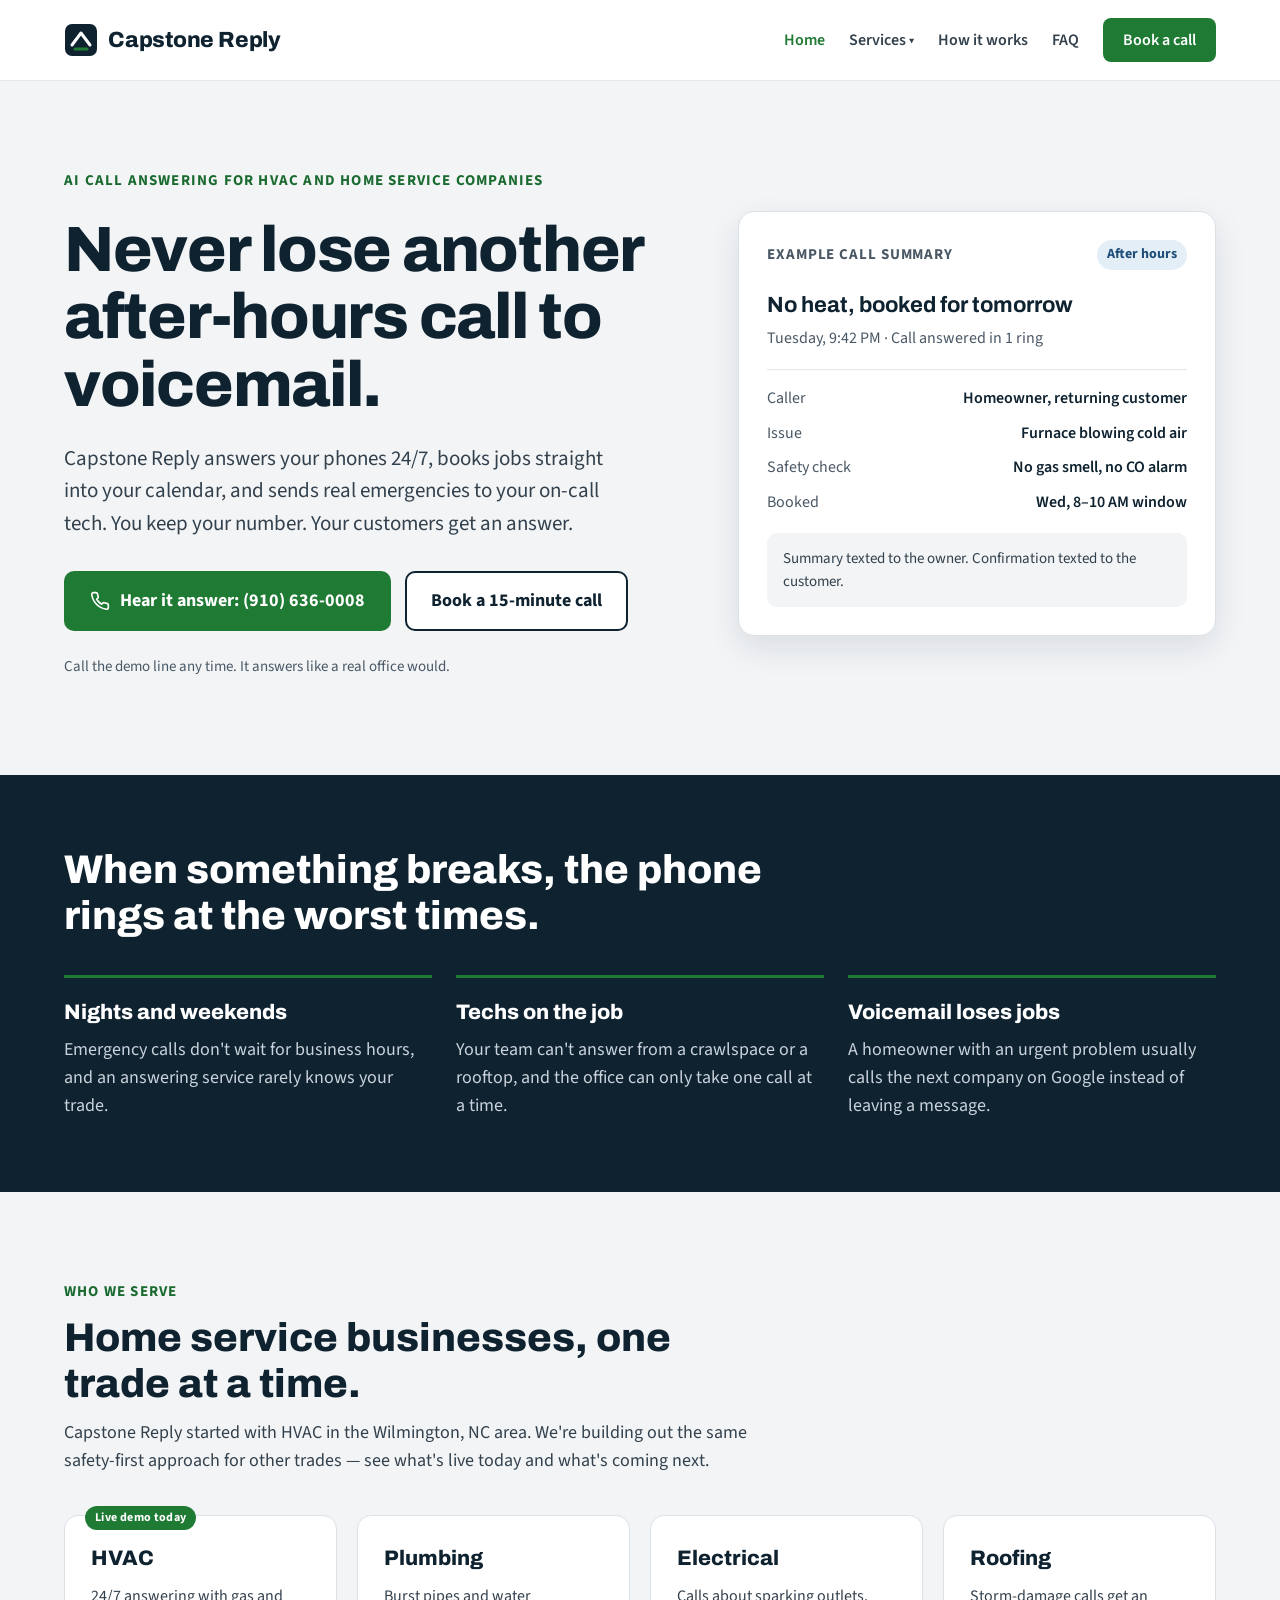
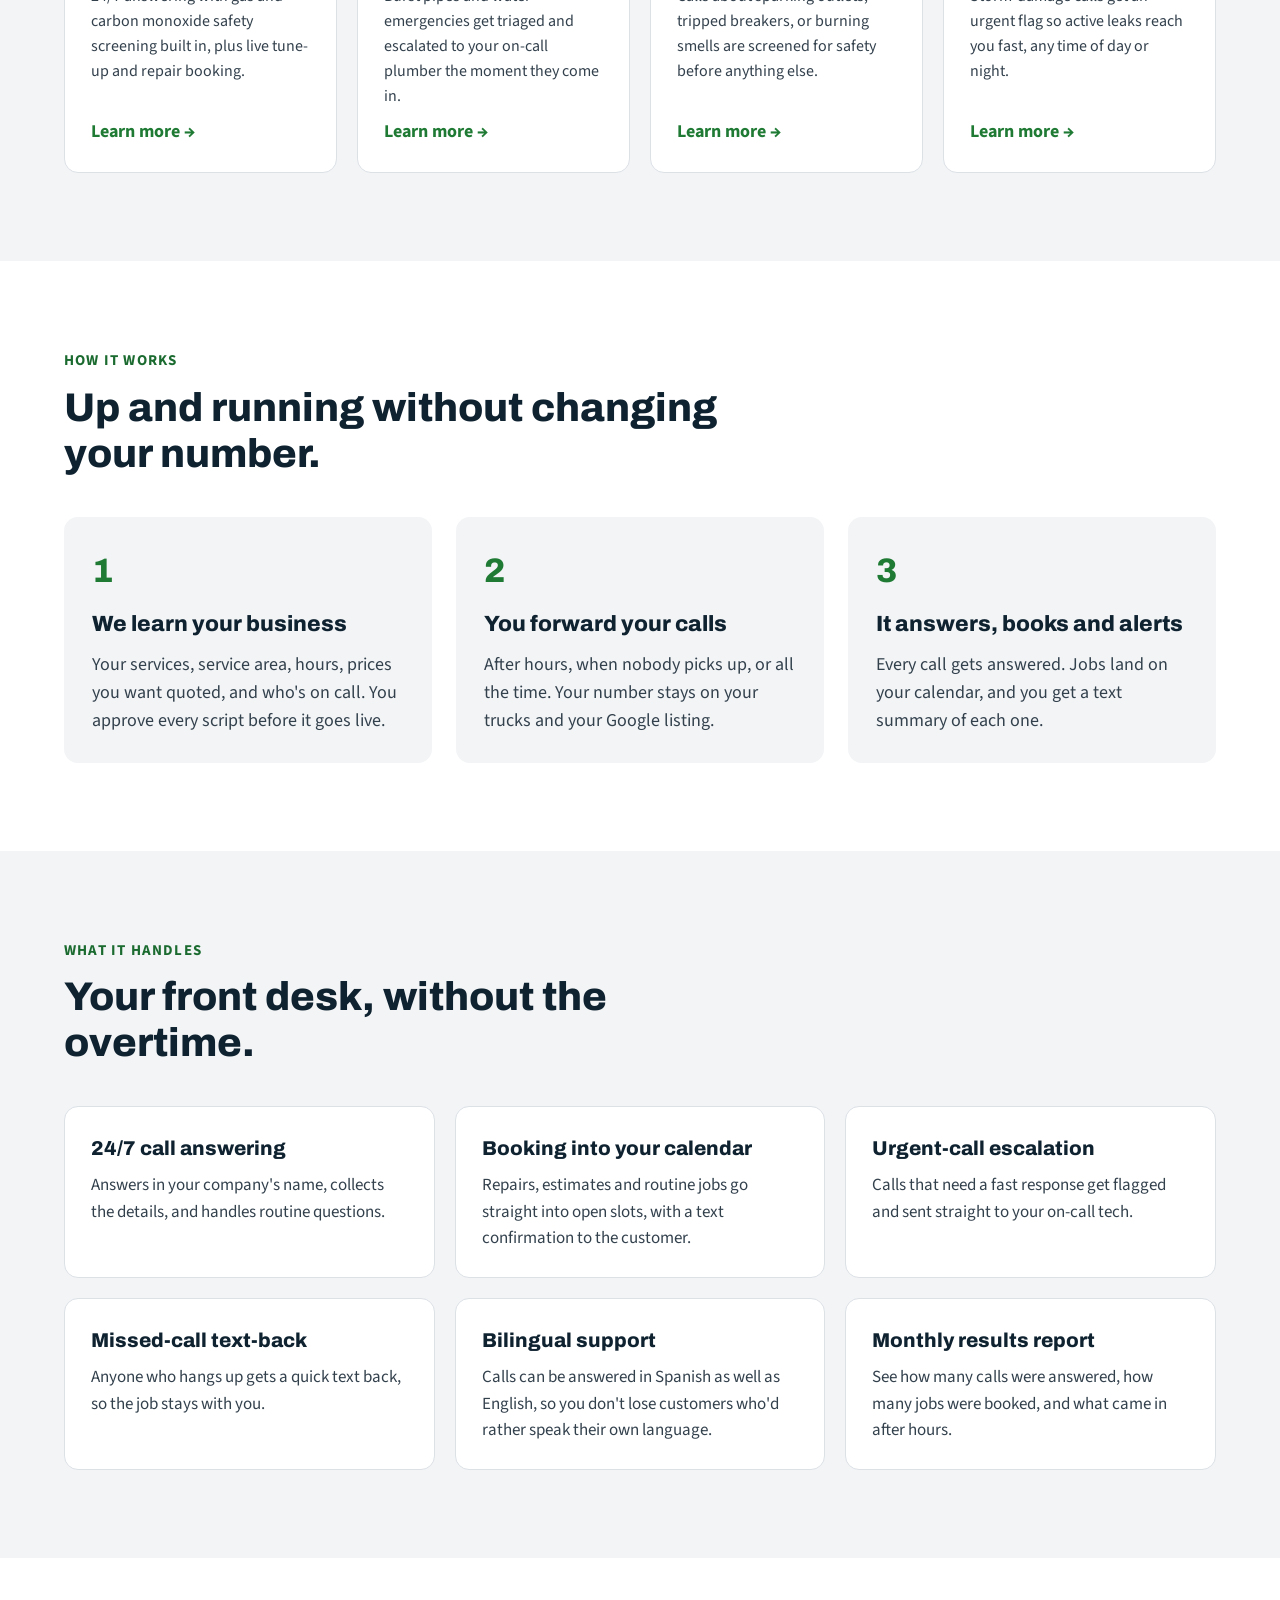
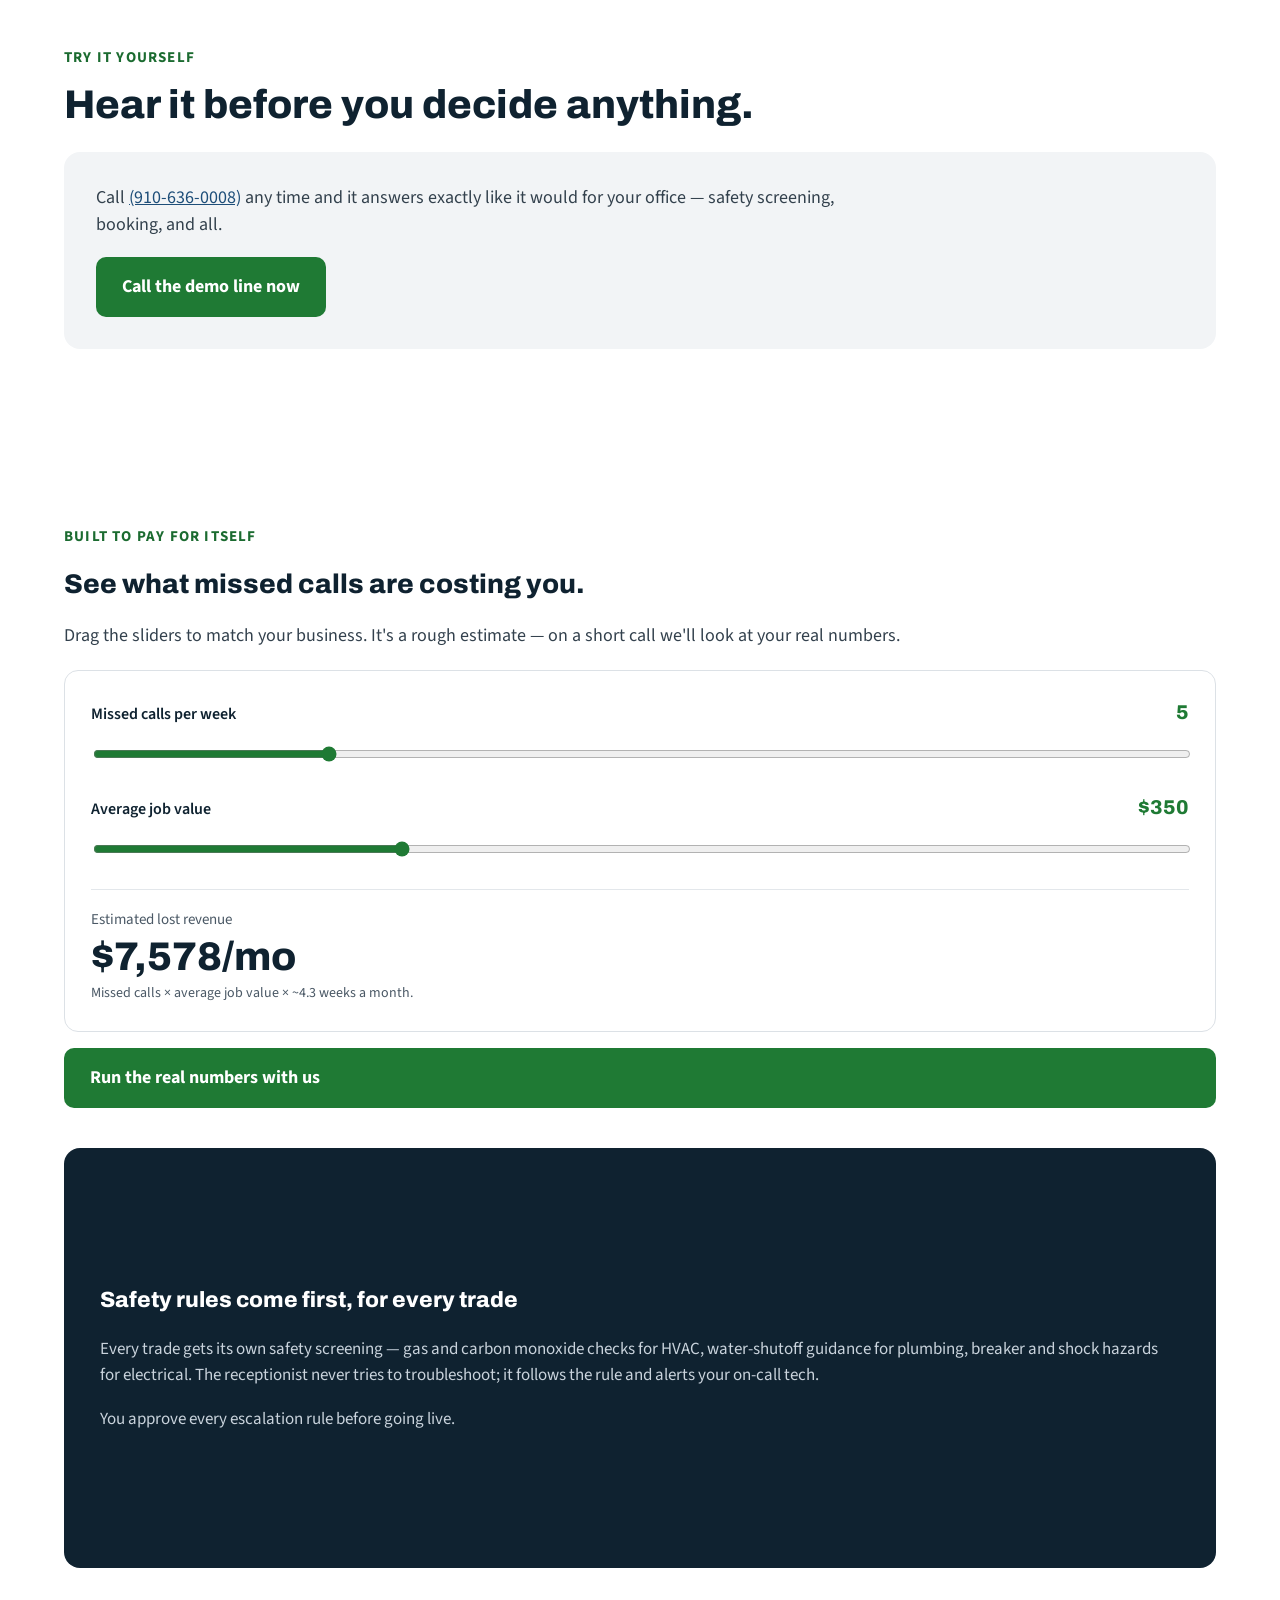
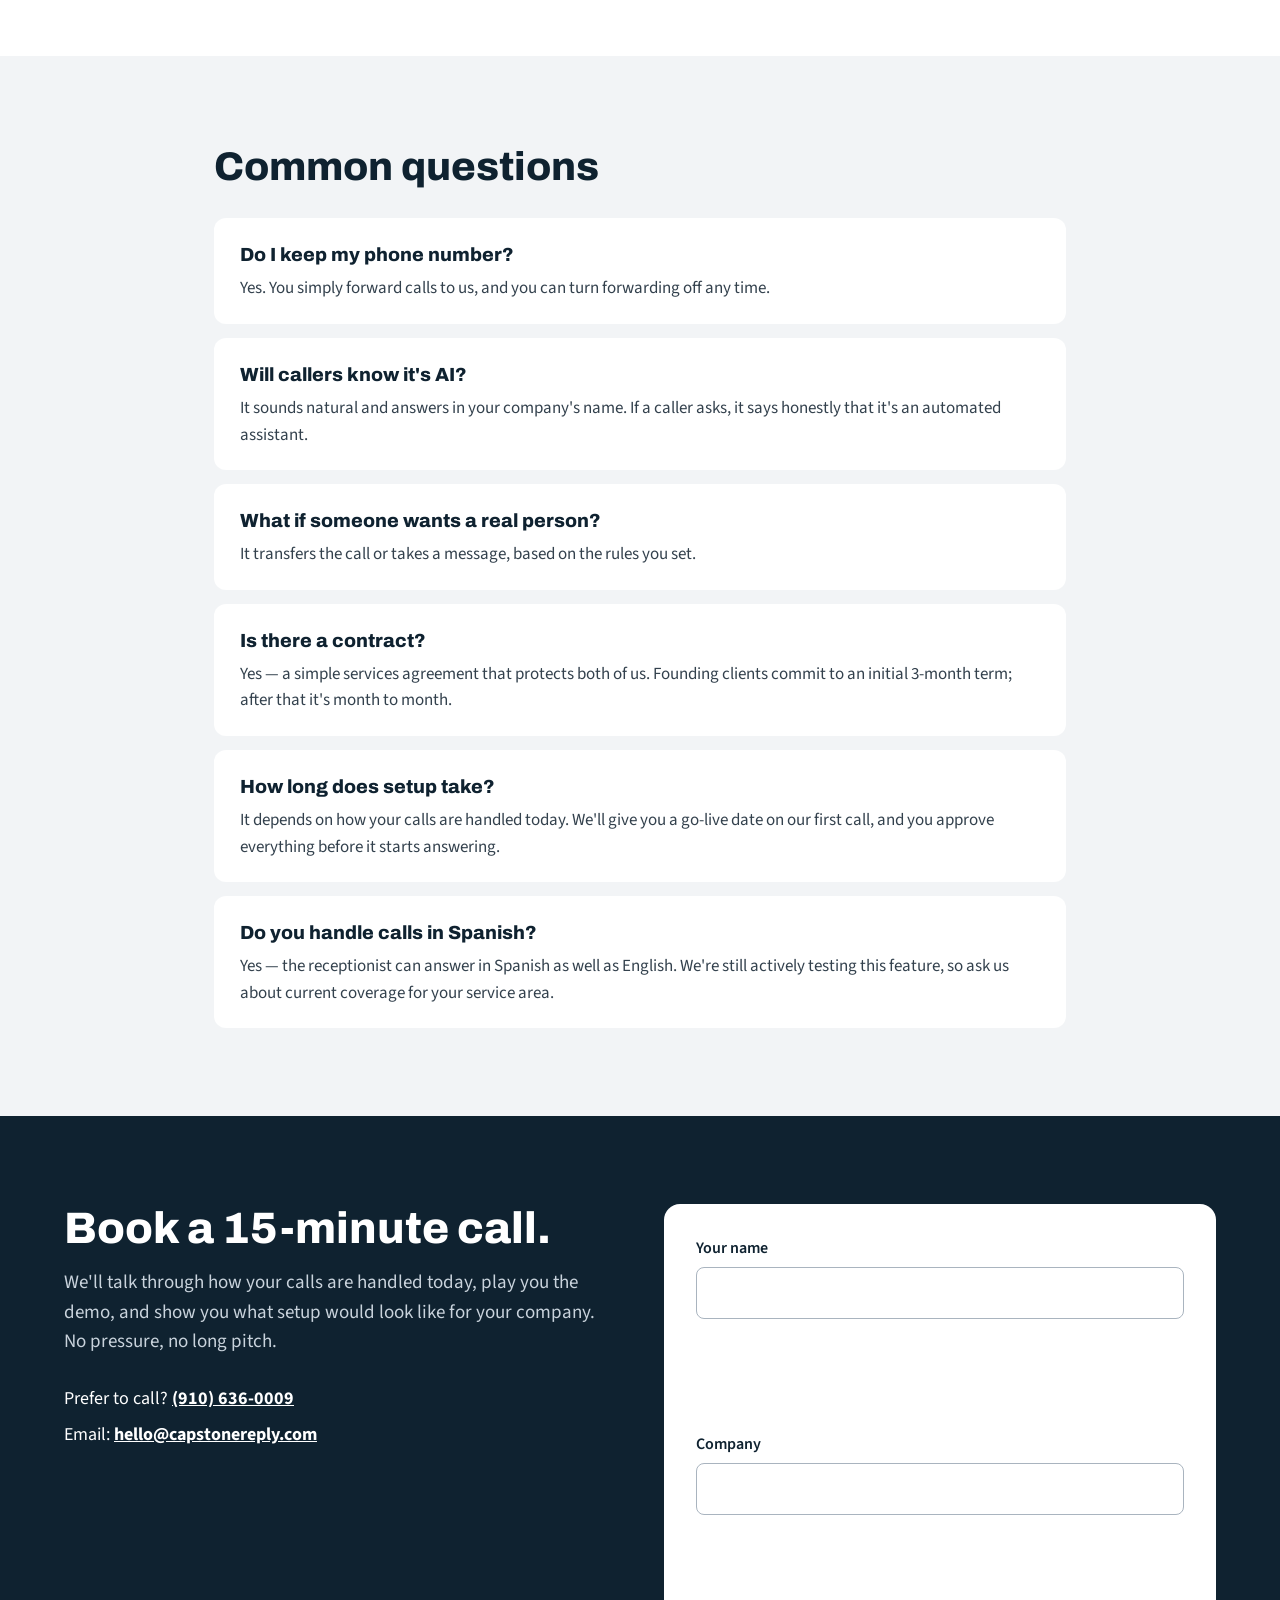
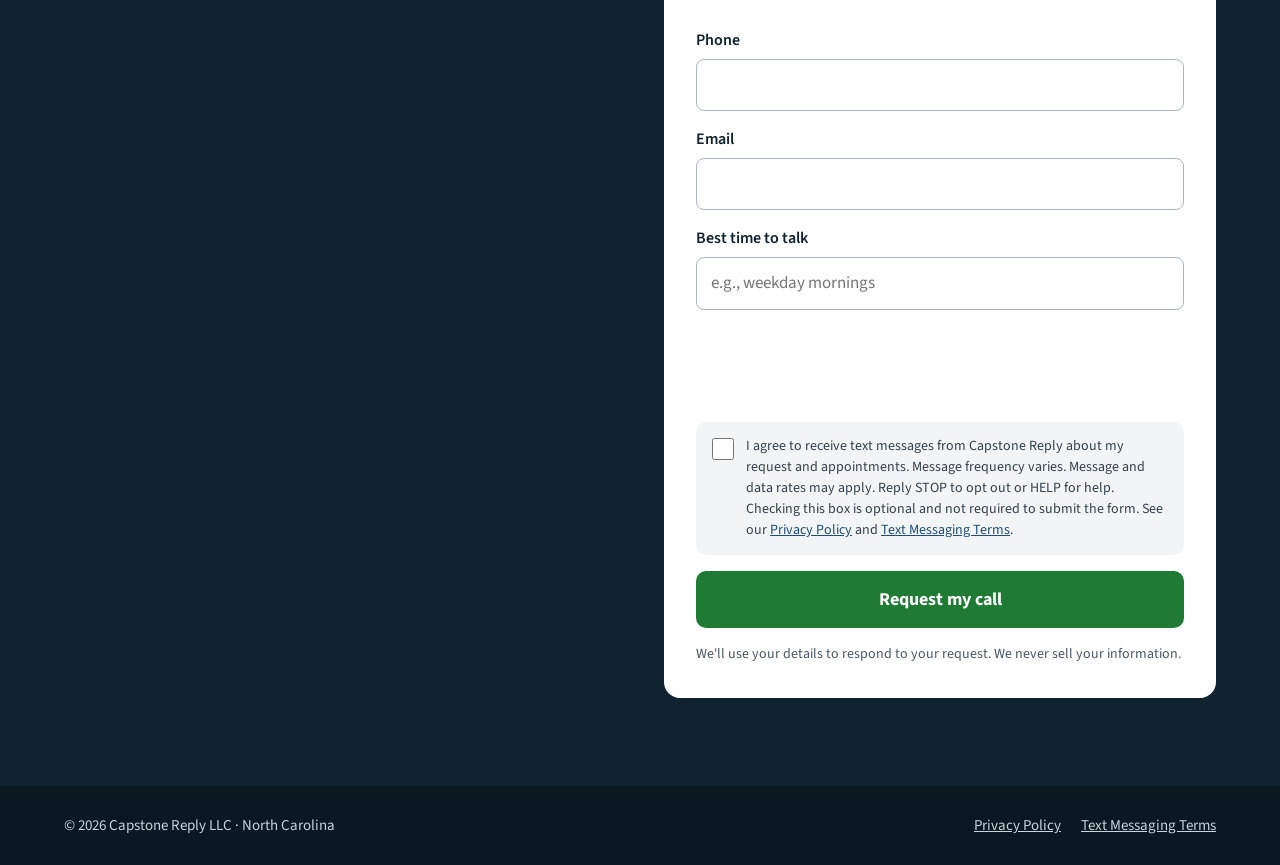
==== index.html @ 544adb53 "Add 2.0 site: home, HVAC, plumbing, electrical, roofing, services hub Multi-page structure inspired " ====
<!doctype html>
<html lang="en">
<head>
<meta charset="utf-8">
<meta name="viewport" content="width=device-width, initial-scale=1">
<title>Capstone Reply | AI call answering for home service businesses</title>
<meta name="description" content="24/7 AI call answering, booking, and safety screening for HVAC and other home service businesses in the Wilmington, NC area.">
<link rel="preconnect" href="https://fonts.googleapis.com">
<link rel="stylesheet" href="https://fonts.googleapis.com/css2?family=Archivo:wght@600;700;800&family=Source+Sans+3:wght@400;600;700&display=swap">
<link rel="stylesheet" href="/css/style.css">
</head>
<body>

<header class="site-header">
<div class="wrap header-row">
<a href="/" class="brand">
<svg width="34" height="34" viewBox="0 0 34 34" aria-hidden="true"><rect x="1" y="1" width="32" height="32" rx="7" fill="#0F2230"></rect><path d="M8 22 L17 10 L26 22" fill="none" stroke="#FFFFFF" stroke-width="3" stroke-linecap="round" stroke-linejoin="round"></path><path d="M11 26 H23" stroke="#1F7A34" stroke-width="3" stroke-linecap="round"></path></svg>
<span class="brand-name">Capstone Reply</span>
</a>
<nav aria-label="Main" class="main-nav">
<a href="/" class="navlink navlink-active">Home</a>
<div class="nav-dropdown">
<a href="/services.html" class="navlink">Services &#9662;</a>
<div class="nav-dropdown-panel">
<a href="/hvac.html" class="navlink">HVAC</a>
<a href="/plumbing.html" class="navlink">Plumbing</a>
<a href="/electrical.html" class="navlink">Electrical</a>
<a href="/roofing.html" class="navlink">Roofing</a>
<a href="/services.html" class="nav-dropdown-all">All services</a>
</div>
</div>
<a href="/#how" class="navlink">How it works</a>
<a href="/#faq" class="navlink">FAQ</a>
<a href="/#book" class="navlink navlink-cta">Book a call</a>
</nav>
</div>
</header>

<section id="top" class="hero">
<div class="wrap hero-row">
<div class="hero-copy">
<p class="eyebrow">AI call answering for HVAC and home service companies</p>
<h1>Never lose another after-hours call to voicemail.</h1>
<p class="hero-sub">Capstone Reply answers your phones 24/7, books jobs straight into your calendar, and sends real emergencies to your on-call tech. You keep your number. Your customers get an answer.</p>
<div class="hero-ctas">
<a href="tel:+19106360008" class="btn btn-primary">
<svg width="20" height="20" viewBox="0 0 24 24" fill="none" stroke="currentColor" stroke-width="2" stroke-linecap="round" stroke-linejoin="round" aria-hidden="true"><path d="M22 16.9v3a2 2 0 0 1-2.2 2 19.8 19.8 0 0 1-8.6-3.1 19.5 19.5 0 0 1-6-6A19.8 19.8 0 0 1 2.1 4.2 2 2 0 0 1 4.1 2h3a2 2 0 0 1 2 1.7c.1 1 .4 1.9.7 2.8a2 2 0 0 1-.5 2.1L8 9.9a16 16 0 0 0 6 6l1.3-1.3a2 2 0 0 1 2.1-.4c.9.3 1.8.6 2.8.7a2 2 0 0 1 1.7 2z"></path></svg>
Hear it answer: (910) 636-0008</a>
<a href="#book" class="btn btn-secondary">Book a 15-minute call</a>
</div>
<p class="hero-note">Call the demo line any time. It answers like a real office would.</p>
</div>
<div class="hero-card">
<div class="call-card">
<div class="call-card-top">
<span class="call-card-label">Example call summary</span>
<span class="call-card-badge">After hours</span>
</div>
<div class="call-card-title">
<span class="call-card-title-main">No heat, booked for tomorrow</span>
<span class="call-card-title-sub">Tuesday, 9:42 PM &middot; Call answered in 1 ring</span>
</div>
<div class="call-card-rows">
<div class="call-card-row"><span>Caller</span><span>Homeowner, returning customer</span></div>
<div class="call-card-row"><span>Issue</span><span>Furnace blowing cold air</span></div>
<div class="call-card-row"><span>Safety check</span><span>No gas smell, no CO alarm</span></div>
<div class="call-card-row"><span>Booked</span><span>Wed, 8&ndash;10 AM window</span></div>
</div>
<div class="call-card-foot">Summary texted to the owner. Confirmation texted to the customer.</div>
</div>
</div>
</div>
</section>

<section class="problem-section">
<div class="wrap">
<h2 class="problem-title">When something breaks, the phone rings at the worst times.</h2>
<div class="problem-grid">
<div class="problem-card"><h3>Nights and weekends</h3><p>Emergency calls don't wait for business hours, and an answering service rarely knows your trade.</p></div>
<div class="problem-card"><h3>Techs on the job</h3><p>Your team can't answer from a crawlspace or a rooftop, and the office can only take one call at a time.</p></div>
<div class="problem-card"><h3>Voicemail loses jobs</h3><p>A homeowner with an urgent problem usually calls the next company on Google instead of leaving a message.</p></div>
</div>
</div>
</section>

<section class="section section-light">
<div class="wrap">
<div class="section-head">
<p class="eyebrow">Who we serve</p>
<h2>Home service businesses, one trade at a time.</h2>
<p class="section-sub">Capstone Reply started with HVAC in the Wilmington, NC area. We're building out the same safety-first approach for other trades &mdash; see what's live today and what's coming next.</p>
</div>
<div class="serve-grid">
<a href="/hvac.html" class="serve-card"><span class="serve-tag">Live demo today</span><h3>HVAC</h3><p>24/7 answering with gas and carbon monoxide safety screening built in, plus live tune-up and repair booking.</p><span class="serve-link">Learn more &rarr;</span></a>
<a href="/plumbing.html" class="serve-card"><h3>Plumbing</h3><p>Burst pipes and water emergencies get triaged and escalated to your on-call plumber the moment they come in.</p><span class="serve-link">Learn more &rarr;</span></a>
<a href="/electrical.html" class="serve-card"><h3>Electrical</h3><p>Calls about sparking outlets, tripped breakers, or burning smells are screened for safety before anything else.</p><span class="serve-link">Learn more &rarr;</span></a>
<a href="/roofing.html" class="serve-card"><h3>Roofing</h3><p>Storm-damage calls get an urgent flag so active leaks reach you fast, any time of day or night.</p><span class="serve-link">Learn more &rarr;</span></a>
</div>
</div>
</section>

<section id="how" class="section">
<div class="wrap">
<div class="section-head">
<p class="eyebrow">How it works</p>
<h2>Up and running without changing your number.</h2>
</div>
<ol class="steps">
<li class="step-card"><span class="step-num">1</span><h3>We learn your business</h3><p>Your services, service area, hours, prices you want quoted, and who's on call. You approve every script before it goes live.</p></li>
<li class="step-card"><span class="step-num">2</span><h3>You forward your calls</h3><p>After hours, when nobody picks up, or all the time. Your number stays on your trucks and your Google listing.</p></li>
<li class="step-card"><span class="step-num">3</span><h3>It answers, books and alerts</h3><p>Every call gets answered. Jobs land on your calendar, and you get a text summary of each one.</p></li>
</ol>
</div>
</section>

<section id="features" class="section section-light">
<div class="wrap">
<div class="section-head">
<p class="eyebrow">What it handles</p>
<h2>Your front desk, without the overtime.</h2>
</div>
<div class="feature-grid">
<div class="feature-card"><h3>24/7 call answering</h3><p>Answers in your company's name, collects the details, and handles routine questions.</p></div>
<div class="feature-card"><h3>Booking into your calendar</h3><p>Repairs, estimates and routine jobs go straight into open slots, with a text confirmation to the customer.</p></div>
<div class="feature-card"><h3>Urgent-call escalation</h3><p>Calls that need a fast response get flagged and sent straight to your on-call tech.</p></div>
<div class="feature-card"><h3>Missed-call text-back</h3><p>Anyone who hangs up gets a quick text back, so the job stays with you.</p></div>
<div class="feature-card"><h3>Bilingual support</h3><p>Calls can be answered in Spanish as well as English, so you don't lose customers who'd rather speak their own language.</p></div>
<div class="feature-card"><h3>Monthly results report</h3><p>See how many calls were answered, how many jobs were booked, and what came in after hours.</p></div>
</div>
</div>
</section>

<section class="section try-it-section">
<div class="wrap">
<div class="section-head">
<p class="eyebrow">Try it yourself</p>
<h2>Hear it before you decide anything.</h2>
</div>
<div class="try-it-card">
<p>Call <a href="tel:+19106360008">(910-636-0008)</a> any time and it answers exactly like it would for your office &mdash; safety screening, booking, and all.</p>
<a href="tel:+19106360008" class="btn btn-primary">Call the demo line now</a>
</div>
</div>
</section>

<section class="section">
<div class="wrap calc-row">
<div class="calc-col">
<p class="eyebrow">Built to pay for itself</p>
<h2>See what missed calls are costing you.</h2>
<p class="calc-intro">Drag the sliders to match your business. It's a rough estimate &mdash; on a short call we'll look at your real numbers.</p>
<div class="calc-card">
<div class="calc-field">
<div class="calc-field-row"><label for="calc-calls">Missed calls per week</label><span id="calc-calls-val" class="calc-val">5</span></div>
<input id="calc-calls" type="range" min="1" max="20" value="5" step="1" aria-label="Missed calls per week">
</div>
<div class="calc-field">
<div class="calc-field-row"><label for="calc-value">Average job value</label><span id="calc-value-val" class="calc-val">$350</span></div>
<input id="calc-value" type="range" min="100" max="1000" value="350" step="25" aria-label="Average job value">
</div>
<div class="calc-result-box">
<span class="calc-result-label">Estimated lost revenue</span>
<span id="calc-result" class="calc-result-value">$7,578/mo</span>
<span class="calc-result-sub">Missed calls &times; average job value &times; ~4.3 weeks a month.</span>
</div>
</div>
<a href="#book" class="btn btn-primary">Run the real numbers with us</a>
</div>
<div class="safety-col">
<h3>Safety rules come first, for every trade</h3>
<p>Every trade gets its own safety screening &mdash; gas and carbon monoxide checks for HVAC, water-shutoff guidance for plumbing, breaker and shock hazards for electrical. The receptionist never tries to troubleshoot; it follows the rule and alerts your on-call tech.</p>
<p>You approve every escalation rule before going live.</p>
</div>
</div>
</section>

<section id="faq" class="section section-light">
<div class="wrap-narrow">
<h2>Common questions</h2>
<div class="faq-list">
<div class="faq-card"><h3>Do I keep my phone number?</h3><p>Yes. You simply forward calls to us, and you can turn forwarding off any time.</p></div>
<div class="faq-card"><h3>Will callers know it's AI?</h3><p>It sounds natural and answers in your company's name. If a caller asks, it says honestly that it's an automated assistant.</p></div>
<div class="faq-card"><h3>What if someone wants a real person?</h3><p>It transfers the call or takes a message, based on the rules you set.</p></div>
<div class="faq-card"><h3>Is there a contract?</h3><p>Yes &mdash; a simple services agreement that protects both of us. Founding clients commit to an initial 3-month term; after that it's month to month.</p></div>
<div class="faq-card"><h3>How long does setup take?</h3><p>It depends on how your calls are handled today. We'll give you a go-live date on our first call, and you approve everything before it starts answering.</p></div>
<div class="faq-card"><h3>Do you handle calls in Spanish?</h3><p>Yes &mdash; the receptionist can answer in Spanish as well as English. We're still actively testing this feature, so ask us about current coverage for your service area.</p></div>
</div>
</div>
</section>

<section id="book" class="book-section">
<div class="wrap book-row">
<div class="book-copy">
<h2>Book a 15-minute call.</h2>
<p>We'll talk through how your calls are handled today, play you the demo, and show you what setup would look like for your company. No pressure, no long pitch.</p>
<div class="book-contacts">
<span>Prefer to call? <a href="tel:+19106360009">(910) 636-0009</a></span>
<span>Email: <a href="mailto:hello@capstonereply.com">hello@capstonereply.com</a></span>
</div>
</div>
<form name="book-a-call" method="POST" data-netlify="true" netlify-honeypot="bot-field" class="book-form" aria-label="Book a call">
<input type="hidden" name="form-name" value="book-a-call">
<p class="hidden-field"><label>Don't fill this out if you're human: <input name="bot-field"></label></p>
<div class="form-field">
<label for="f-name">Your name</label>
<input id="f-name" name="name" type="text" autocomplete="name" required>
</div>
<div class="form-field">
<label for="f-company">Company</label>
<input id="f-company" name="company" type="text" autocomplete="organization">
</div>
<div class="form-row">
<div class="form-field">
<label for="f-phone">Phone</label>
<input id="f-phone" name="phone" type="tel" autocomplete="tel" required>
</div>
<div class="form-field">
<label for="f-email">Email</label>
<input id="f-email" name="email" type="email" autocomplete="email" required>
</div>
</div>
<div class="form-field">
<label for="f-time">Best time to talk</label>
<input id="f-time" name="best_time" type="text" placeholder="e.g., weekday mornings">
</div>
<div class="sms-consent">
<input id="f-sms" name="sms_consent" type="checkbox">
<label for="f-sms">I agree to receive text messages from Capstone Reply about my request and appointments. Message frequency varies. Message and data rates may apply. Reply STOP to opt out or HELP for help. Checking this box is optional and not required to submit the form. See our <a href="https://capstonereply.com/privacy">Privacy Policy</a> and <a href="https://capstonereply.com/sms-terms">Text Messaging Terms</a>.</label>
</div>
<button type="submit" class="btn btn-submit">Request my call</button>
<p class="form-fineprint">We'll use your details to respond to your request. We never sell your information.</p>
</form>
</div>
</section>

<footer class="site-footer">
<div class="wrap footer-row">
<span>&copy; 2026 Capstone Reply LLC &middot; North Carolina</span>
<nav aria-label="Legal" class="footer-legal">
<a href="https://capstonereply.com/privacy">Privacy Policy</a>
<a href="https://capstonereply.com/sms-terms">Text Messaging Terms</a>
</nav>
</div>
</footer>
</body>
</html>

<script>
(function(){
  function fmtMoney(n){ return '$' + Math.round(n).toLocaleString('en-US'); }
  function recalc(){
    var callsEl = document.getElementById('calc-calls');
    var valueEl = document.getElementById('calc-value');
    if (!callsEl || !valueEl) return;
    var calls = parseInt(callsEl.value, 10);
    var value = parseInt(valueEl.value, 10);
    document.getElementById('calc-calls-val').textContent = calls;
    document.getElementById('calc-value-val').textContent = fmtMoney(value);
    var monthly = calls * value * 4.33;
    document.getElementById('calc-result').textContent = fmtMoney(monthly) + '/mo';
  }
  var callsEl = document.getElementById('calc-calls');
  var valueEl = document.getElementById('calc-value');
  if (callsEl && valueEl) {
    callsEl.addEventListener('input', recalc);
    valueEl.addEventListener('input', recalc);
    recalc();
  }
})();
</script>
---- css/style.css ----
:root { --accent: #1F7A34; --dark: #0F2230; --dark2: #0A1822; --body: #33414D; --muted: #4A5865; --light: #F2F4F6; --border: #DCE1E6; --border2: #E3E7EB; --eyebrow: #1B6B30; --muted-light: #C9D3DC; }
* { box-sizing: border-box; }
body { margin: 0; background: #FFFFFF; color: var(--dark); font-family: 'Source Sans 3', system-ui, sans-serif; font-size: 18px; line-height: 1.55; }
a { color: #1E4E79; }
a:hover { color: var(--dark); }
h1, h2, h3 { font-family: 'Archivo', sans-serif; font-weight: 800; margin: 0; }
.wrap { max-width: 1200px; margin: 0 auto; padding: 0 24px; }
.wrap-narrow { max-width: 900px; margin: 0 auto; padding: 88px 24px; }
.eyebrow { margin: 0; font-weight: 700; font-size: 15px; letter-spacing: 0.08em; text-transform: uppercase; color: var(--eyebrow); }

.site-header { border-bottom: 1px solid var(--border2); background: #FFFFFF; position: sticky; top: 0; z-index: 20; }
.header-row { padding: 18px 24px; display: flex; flex-wrap: wrap; align-items: center; justify-content: space-between; gap: 16px; }
.brand { display: flex; align-items: center; gap: 10px; text-decoration: none; color: var(--dark); }
.brand-name { font-family: 'Archivo', sans-serif; font-weight: 800; font-size: 22px; letter-spacing: -0.01em; }
.main-nav { display: flex; flex-wrap: wrap; align-items: center; gap: 24px; font-weight: 600; font-size: 16px; }
.navlink { text-decoration: none; color: #33414D; min-height: 44px; display: inline-flex; align-items: center; }
.navlink-active { color: var(--accent); }
.navlink-cta { color: #FFFFFF; background: var(--accent); padding: 0 20px; border-radius: 8px; }
.nav-dropdown { position: relative; }
.nav-dropdown-panel { display: none; position: absolute; top: 100%; left: 0; background: #FFFFFF; border: 1px solid var(--border); border-radius: 10px; box-shadow: 0 12px 24px rgba(15,34,48,0.12); padding: 10px; min-width: 180px; flex-direction: column; gap: 2px; }
.nav-dropdown:hover .nav-dropdown-panel, .nav-dropdown:focus-within .nav-dropdown-panel { display: flex; }
.nav-dropdown-panel a { padding: 10px 12px; border-radius: 6px; text-decoration: none; color: #33414D; font-weight: 600; }
.nav-dropdown-panel a:hover { background: var(--light); }
.nav-dropdown-all { border-top: 1px solid var(--border2); margin-top: 4px; padding-top: 10px !important; color: var(--accent) !important; }

.hero { background: var(--light); }
.hero-row { padding: 88px 24px 96px; display: flex; flex-wrap: wrap; align-items: center; gap: 56px; }
.hero-copy { flex: 1 1 520px; min-width: 0; display: flex; flex-direction: column; gap: 24px; }
.hero-copy h1 { font-size: clamp(40px, 5vw, 64px); line-height: 1.05; letter-spacing: -0.02em; }
.hero-sub { margin: 0; font-size: 21px; color: var(--body); max-width: 560px; }
.hero-ctas { display: flex; flex-wrap: wrap; gap: 14px; margin-top: 8px; }
.btn { text-decoration: none; border-radius: 10px; font-weight: 700; font-size: 18px; display: inline-flex; align-items: center; gap: 10px; min-height: 44px; box-sizing: border-box; padding: 16px 26px; cursor: pointer; border: none; font-family: inherit; }
.btn-primary { color: #FFFFFF; background: var(--accent); }
.btn-secondary { color: var(--dark); background: #FFFFFF; border: 2px solid var(--dark); padding: 14px 24px; }
.btn-submit { color: #FFFFFF; background: var(--accent); width: 100%; justify-content: center; padding: 16px; font-size: 18px; min-height: 48px; }
.hero-note { margin: 0; font-size: 15px; color: var(--muted); }
.hero-card { flex: 1 1 380px; min-width: 0; }
.call-card { background: #FFFFFF; border: 1px solid var(--border); border-radius: 16px; box-shadow: 0 12px 32px rgba(15,34,48,0.10); padding: 28px; display: flex; flex-direction: column; gap: 18px; }
.call-card-top { display: flex; justify-content: space-between; align-items: center; gap: 12px; flex-wrap: wrap; }
.call-card-label { font-weight: 700; font-size: 15px; color: var(--muted); text-transform: uppercase; letter-spacing: 0.06em; }
.call-card-badge { font-size: 14px; font-weight: 700; color: #1E4E79; background: #E4EEF7; padding: 4px 10px; border-radius: 999px; }
.call-card-title { display: flex; flex-direction: column; gap: 4px; }
.call-card-title-main { font-family: 'Archivo', sans-serif; font-weight: 700; font-size: 22px; }
.call-card-title-sub { font-size: 16px; color: var(--muted); }
.call-card-rows { display: flex; flex-direction: column; gap: 10px; font-size: 16px; border-top: 1px solid var(--border2); padding-top: 16px; }
.call-card-row { display: flex; justify-content: space-between; gap: 12px; }
.call-card-row span:first-child { color: var(--muted); }
.call-card-row span:last-child { font-weight: 600; }
.call-card-foot { background: var(--light); border-radius: 10px; padding: 14px 16px; font-size: 15px; color: var(--body); }

.problem-section { background: var(--dark); color: #FFFFFF; }
.problem-section .wrap { padding: 72px 24px; display: flex; flex-direction: column; gap: 36px; }
.problem-title { font-size: clamp(28px, 3.2vw, 40px); line-height: 1.15; max-width: 760px; }
.problem-grid { display: flex; flex-wrap: wrap; gap: 24px; }
.problem-card { flex: 1 1 280px; display: flex; flex-direction: column; gap: 8px; border-top: 3px solid var(--accent); padding-top: 18px; }
.problem-card h3 { font-size: 21px; }
.problem-card p { margin: 0; color: var(--muted-light); }

.section { background: #FFFFFF; }
.section-light { background: var(--light); }
.section > .wrap { padding: 88px 24px; display: flex; flex-direction: column; gap: 40px; }
.section-head { display: flex; flex-direction: column; gap: 12px; max-width: 720px; }
.section-head h2 { font-size: clamp(28px, 3.2vw, 40px); line-height: 1.15; }
.section-sub { margin: 0; color: var(--body); font-size: 18px; }

.steps { margin: 0; padding: 0; list-style: none; display: flex; flex-wrap: wrap; gap: 24px; }
.step-card { flex: 1 1 300px; background: var(--light); border-radius: 14px; padding: 28px; display: flex; flex-direction: column; gap: 10px; }
.step-num { font-family: 'Archivo', sans-serif; font-weight: 800; font-size: 34px; color: var(--accent); }
.step-card h3 { font-size: 22px; }
.step-card p { margin: 0; color: var(--body); }

.feature-grid { display: flex; flex-wrap: wrap; gap: 20px; }
.feature-card { flex: 1 1 340px; background: #FFFFFF; border: 1px solid var(--border); border-radius: 14px; padding: 26px; display: flex; flex-direction: column; gap: 8px; }
.feature-card h3 { font-size: 20px; }
.feature-card p { margin: 0; color: var(--body); font-size: 17px; }

.serve-grid { display: flex; flex-wrap: wrap; gap: 20px; }
.serve-card { flex: 1 1 260px; background: #FFFFFF; border: 1px solid var(--border); border-radius: 14px; padding: 26px; display: flex; flex-direction: column; gap: 10px; text-decoration: none; color: var(--dark); position: relative; }
.serve-card:hover { border-color: var(--accent); }
.serve-card h3 { font-size: 21px; }
.serve-card p { margin: 0; color: var(--body); font-size: 16px; flex: 1; }
.serve-link { font-weight: 700; color: var(--accent); }
.serve-tag { position: absolute; top: -10px; left: 20px; background: var(--accent); color: #fff; font-size: 12px; font-weight: 700; padding: 3px 10px; border-radius: 999px; letter-spacing: 0.03em; }

.try-it-section .wrap { gap: 24px; }
.try-it-card { background: var(--light); border-radius: 16px; padding: 32px; display: flex; flex-direction: column; gap: 18px; align-items: flex-start; }
.try-it-card p { margin: 0; color: var(--body); font-size: 18px; max-width: 760px; }

.calc-row { padding: 80px 24px; display: flex; flex-wrap: wrap; gap: 40px; align-items: stretch; }
.calc-col { flex: 1 1 480px; min-width: 0; display: flex; flex-direction: column; gap: 16px; justify-content: center; }
.calc-intro { margin: 0; color: var(--body); }
.calc-card { display: flex; flex-direction: column; gap: 22px; background: #FFFFFF; border: 1px solid var(--border); border-radius: 14px; padding: 26px; margin-top: 4px; }
.calc-field { display: flex; flex-direction: column; gap: 10px; }
.calc-field-row { display: flex; justify-content: space-between; align-items: baseline; gap: 12px; }
.calc-field-row label { font-weight: 600; font-size: 16px; }
.calc-val { font-family: 'Archivo', sans-serif; font-weight: 800; font-size: 20px; color: var(--accent); }
.calc-field input[type=range] { width: 100%; accent-color: var(--accent); height: 28px; }
.calc-result-box { display: flex; flex-direction: column; gap: 4px; border-top: 1px solid var(--border2); padding-top: 18px; margin-top: 2px; }
.calc-result-label { font-size: 15px; color: var(--muted); }
.calc-result-value { font-family: 'Archivo', sans-serif; font-weight: 800; font-size: 40px; line-height: 1.1; }
.calc-result-sub { font-size: 14px; color: var(--muted); }
.safety-col { flex: 1 1 420px; min-width: 0; background: var(--dark); color: #FFFFFF; border-radius: 16px; padding: 36px; display: flex; flex-direction: column; gap: 18px; justify-content: center; }
.safety-col h3 { font-size: 22px; }
.safety-col p { margin: 0; color: var(--muted-light); font-size: 17px; }

.faq-list { display: flex; flex-direction: column; gap: 14px; margin-top: 28px; }
.wrap-narrow h2 { font-size: clamp(28px, 3.2vw, 40px); line-height: 1.15; }
.faq-card { background: #FFFFFF; border-radius: 12px; padding: 22px 26px; display: flex; flex-direction: column; gap: 6px; }
.faq-card h3 { font-size: 19px; }
.faq-card p { margin: 0; color: var(--body); font-size: 17px; }

.book-section { background: var(--dark); color: #FFFFFF; }
.book-row { padding: 88px 24px; display: flex; flex-wrap: wrap; gap: 48px; }
.book-copy { flex: 1 1 420px; min-width: 0; display: flex; flex-direction: column; gap: 16px; }
.book-copy h2 { font-size: clamp(30px, 3.6vw, 44px); line-height: 1.1; }
.book-copy p { margin: 0; color: var(--muted-light); font-size: 19px; }
.book-contacts { display: flex; flex-direction: column; gap: 8px; margin-top: 12px; font-size: 18px; }
.book-contacts a { color: #FFFFFF; font-weight: 700; }
.book-form { flex: 1 1 420px; min-width: 0; background: #FFFFFF; color: var(--dark); border-radius: 16px; padding: 32px; display: flex; flex-direction: column; gap: 16px; }
.hidden-field { display: none; }
.form-field { display: flex; flex-direction: column; gap: 6px; flex: 1 1 180px; }
.form-field label { font-weight: 600; font-size: 16px; }
.form-field input { font: inherit; font-size: 17px; padding: 12px 14px; border: 1px solid #A9B4BF; border-radius: 8px; min-height: 44px; box-sizing: border-box; }
.form-row { display: flex; flex-wrap: wrap; gap: 16px; }
.sms-consent { display: flex; align-items: flex-start; gap: 12px; background: var(--light); border-radius: 10px; padding: 14px 16px; }
.sms-consent input { width: 22px; height: 22px; margin: 2px 0 0; flex: 0 0 auto; accent-color: #1F7A34; }
.sms-consent label { font-size: 14px; line-height: 1.5; color: var(--body); }
.form-fineprint { margin: 0; font-size: 14px; color: var(--muted); }

.site-footer { background: var(--dark2); color: var(--muted-light); }
.footer-row { padding: 28px 24px; display: flex; flex-wrap: wrap; justify-content: space-between; gap: 16px; font-size: 15px; }
.footer-legal { display: flex; flex-wrap: wrap; gap: 20px; }
.footer-legal a { color: var(--muted-light); }

@media (max-width: 640px) {
  .main-nav { gap: 14px; font-size: 15px; }
}
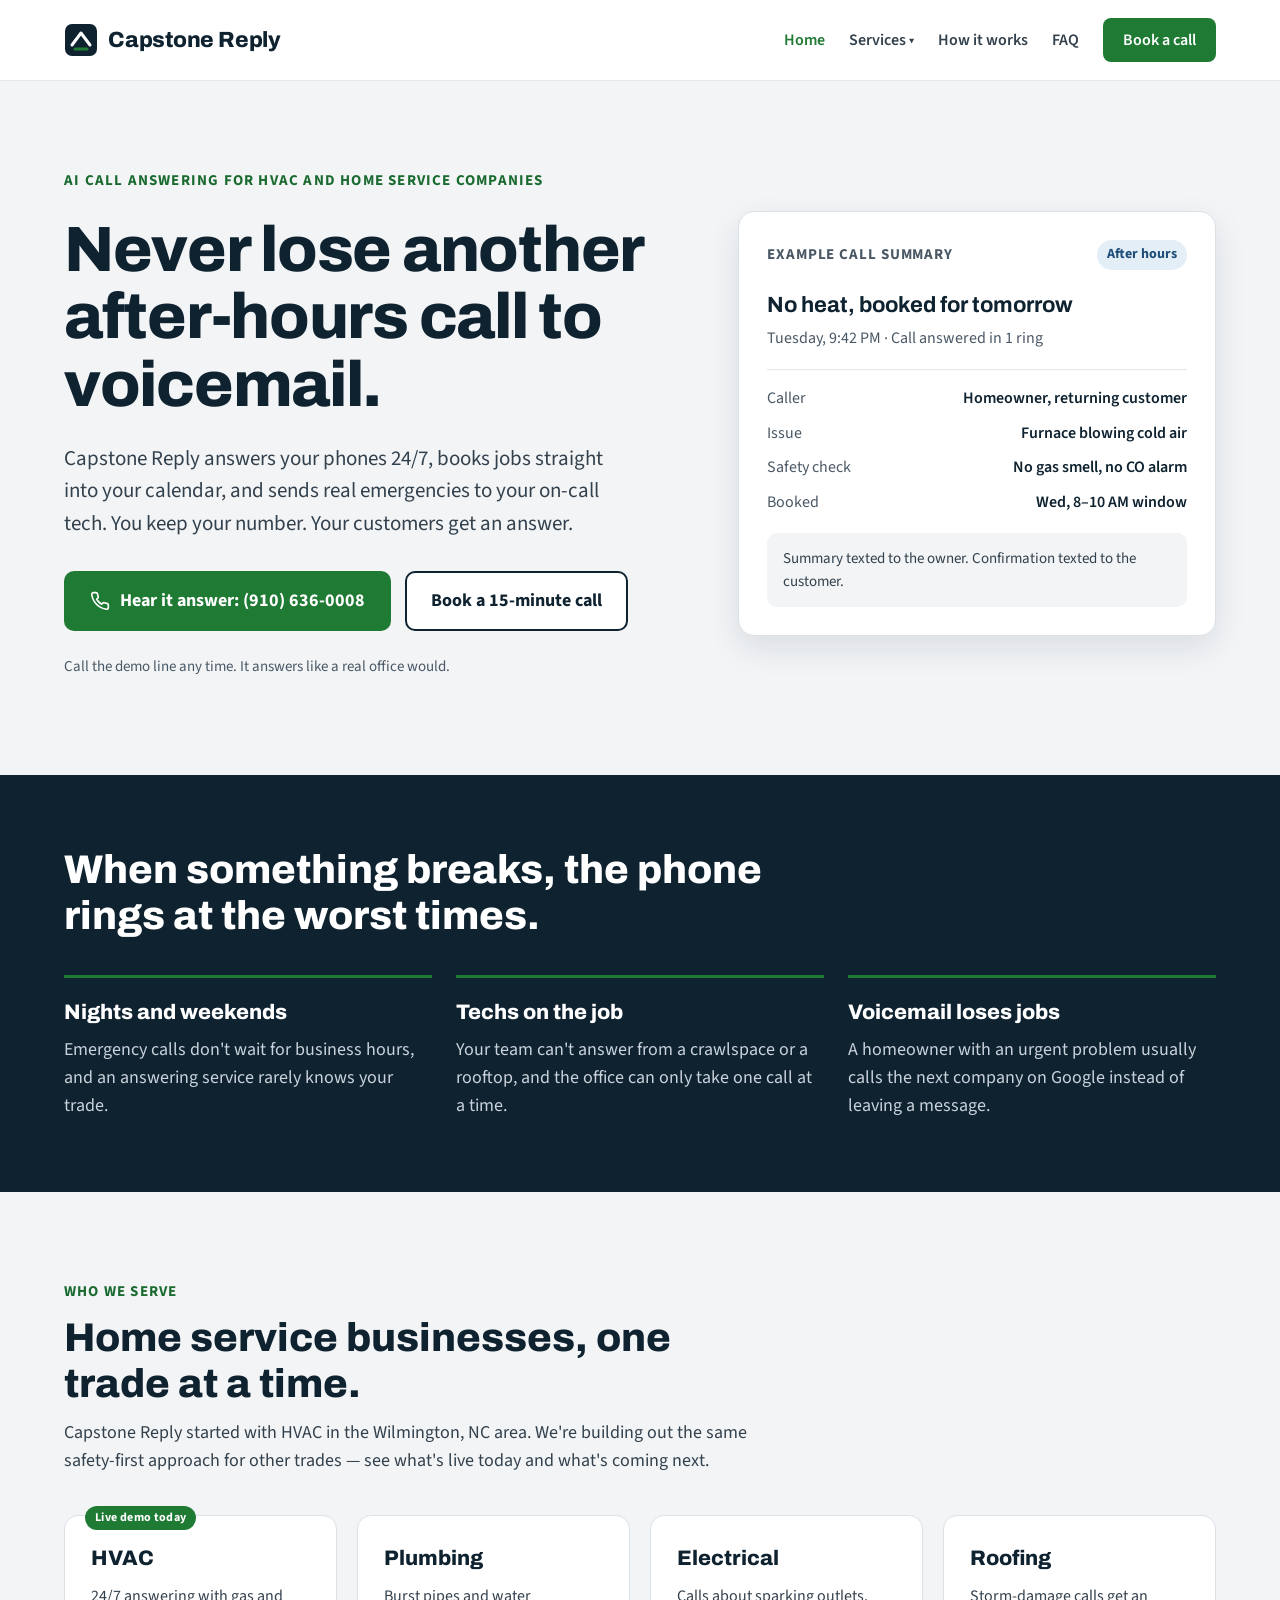
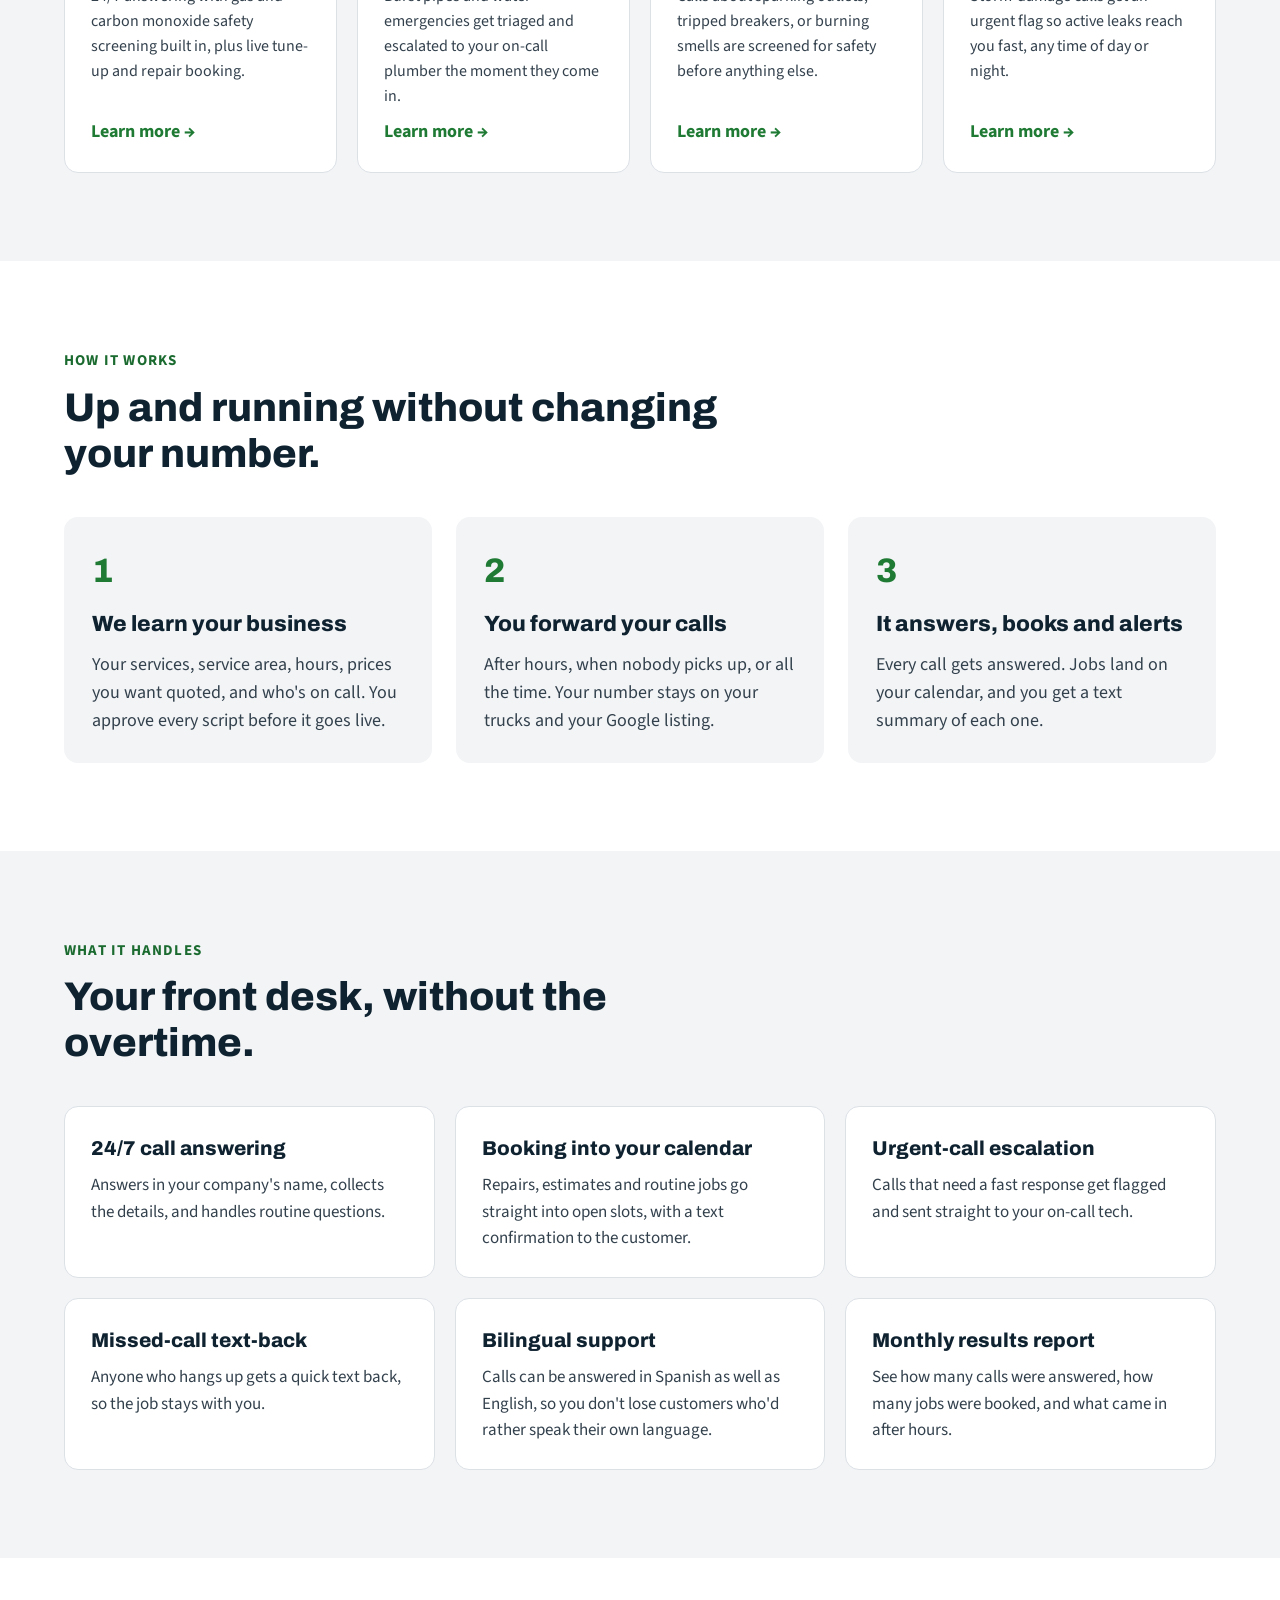
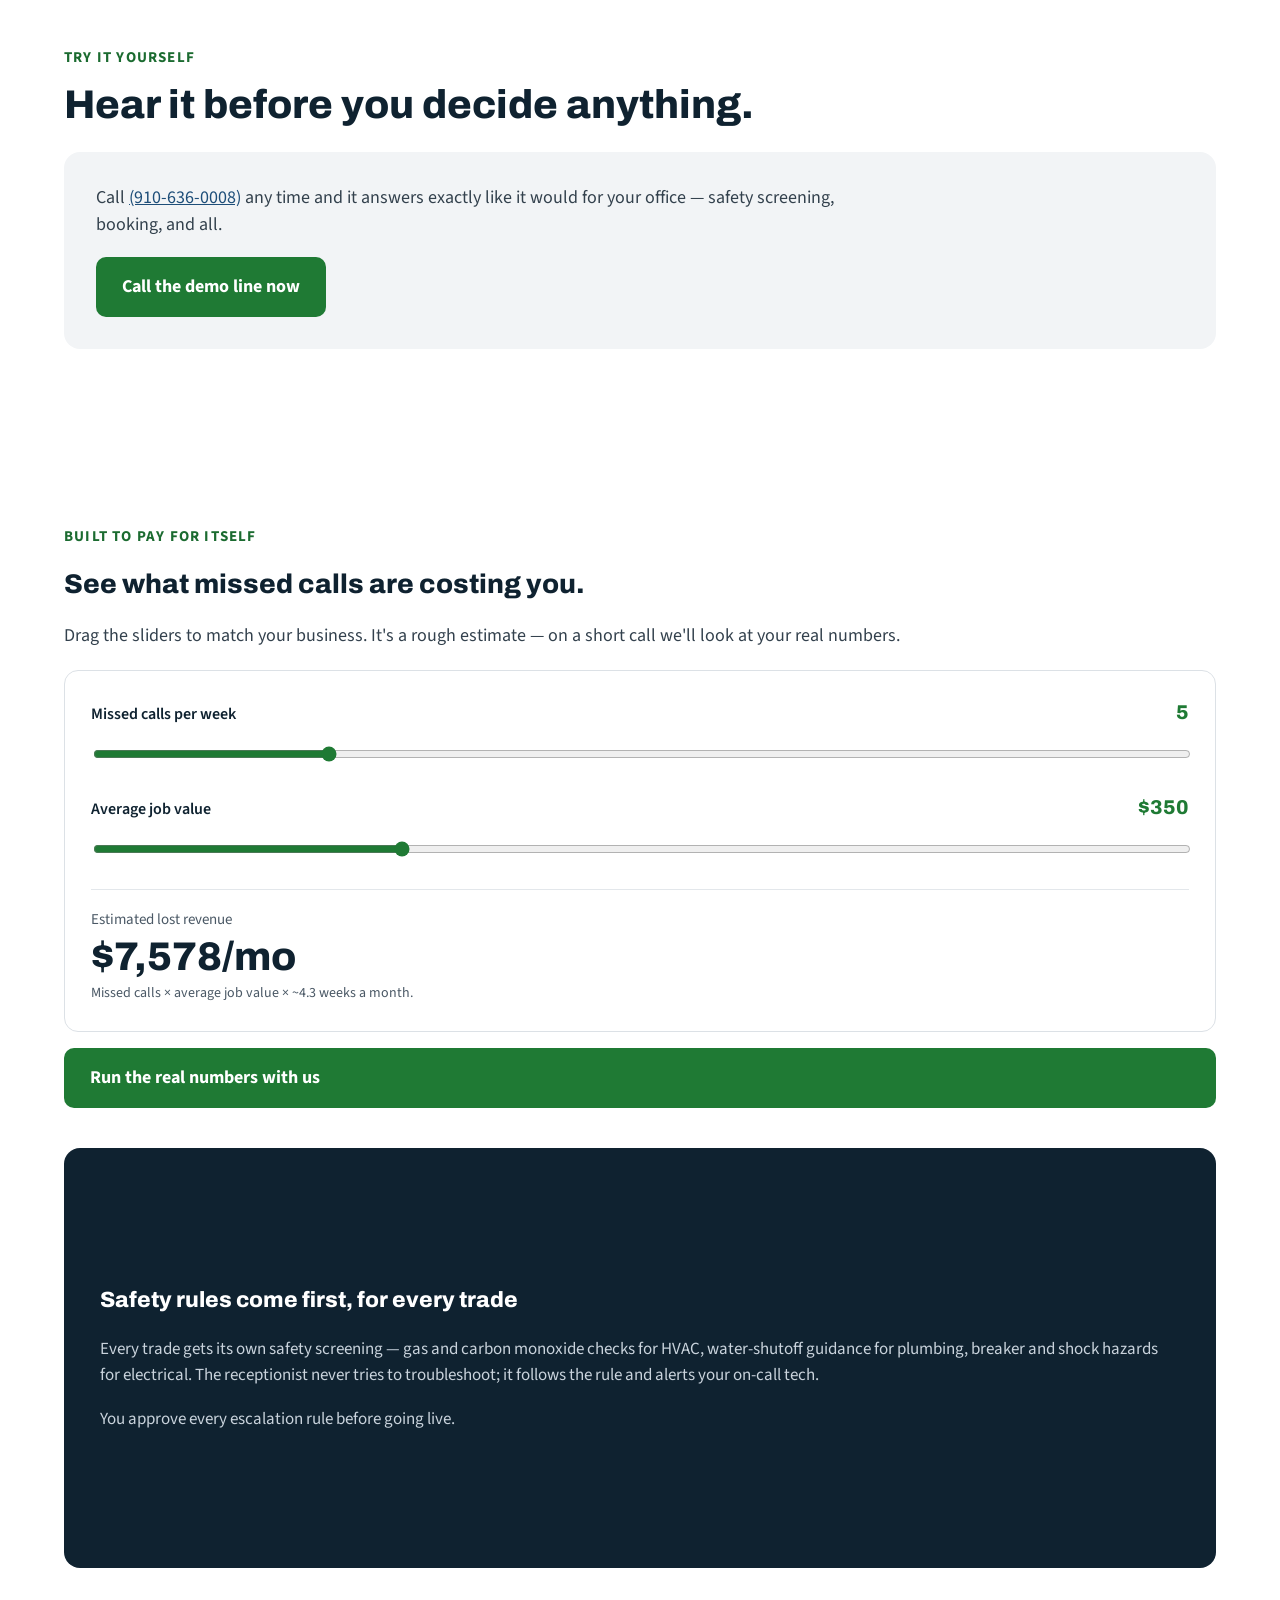
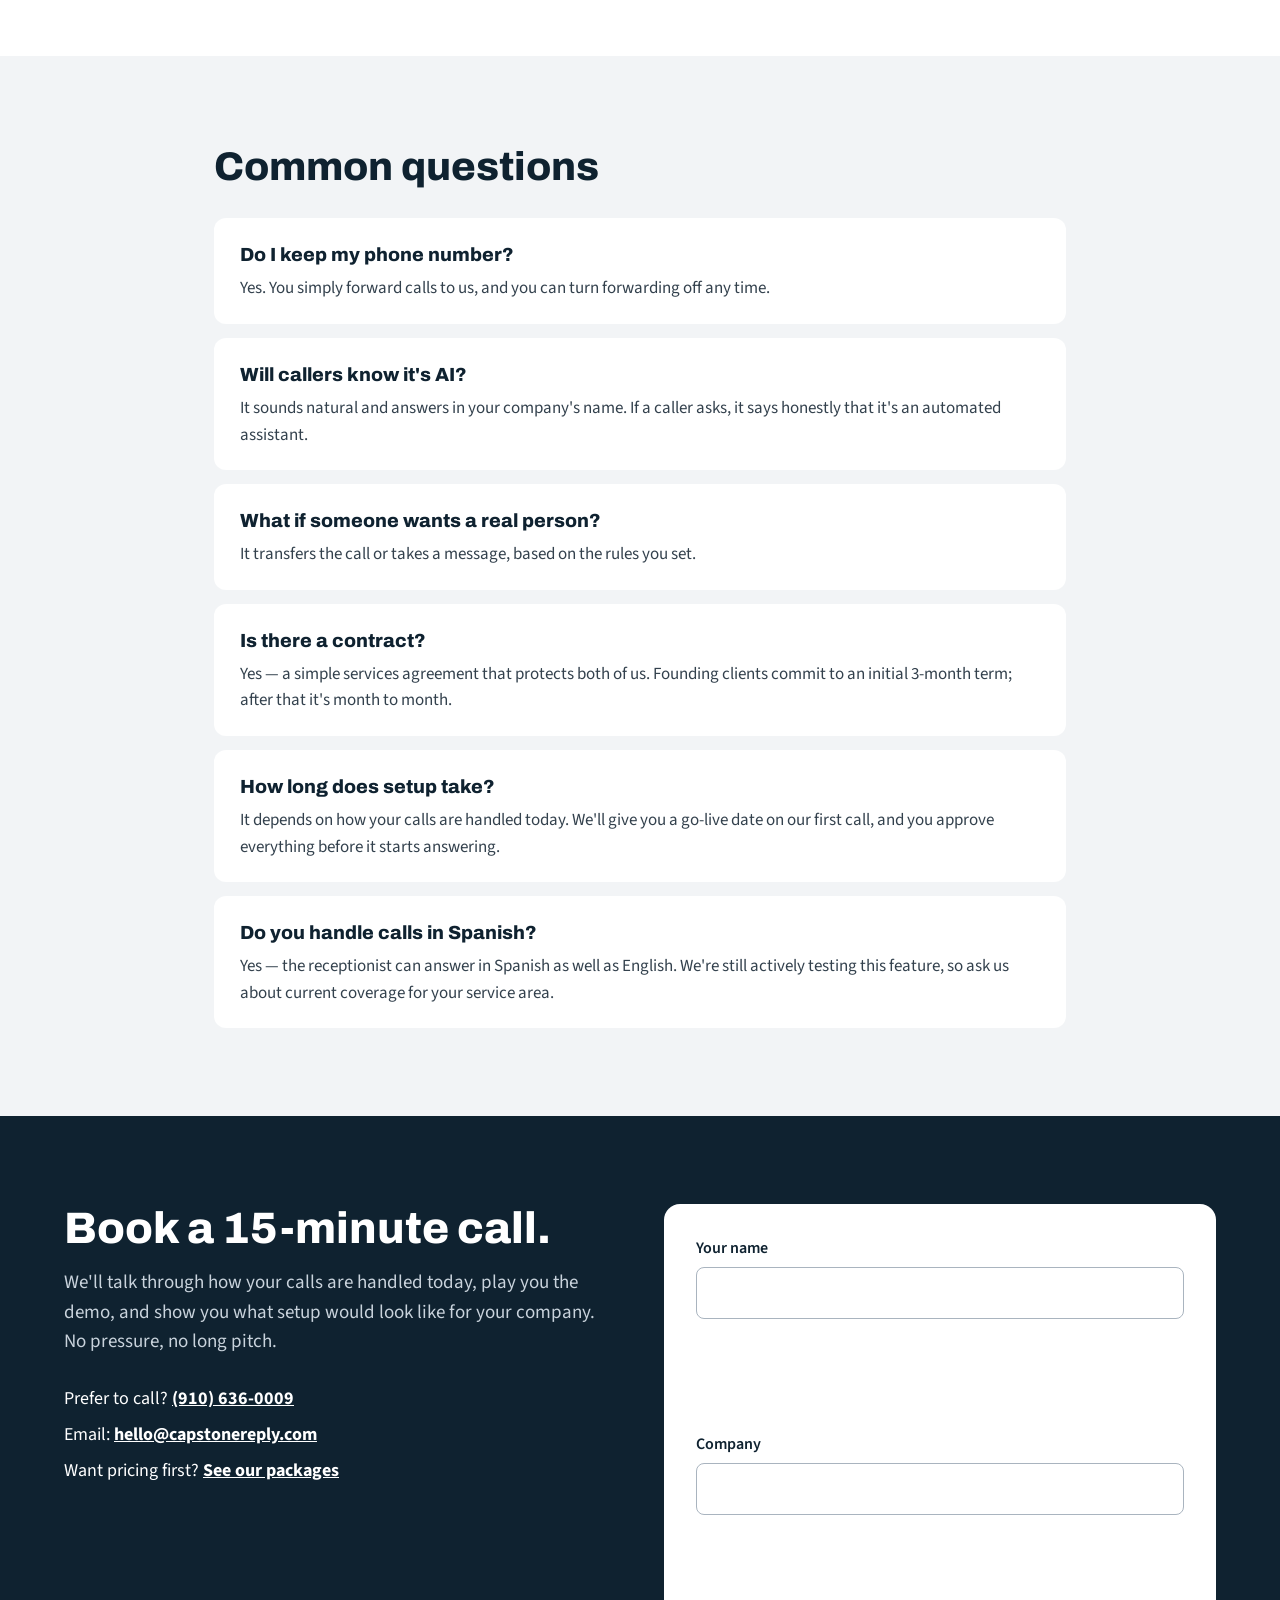
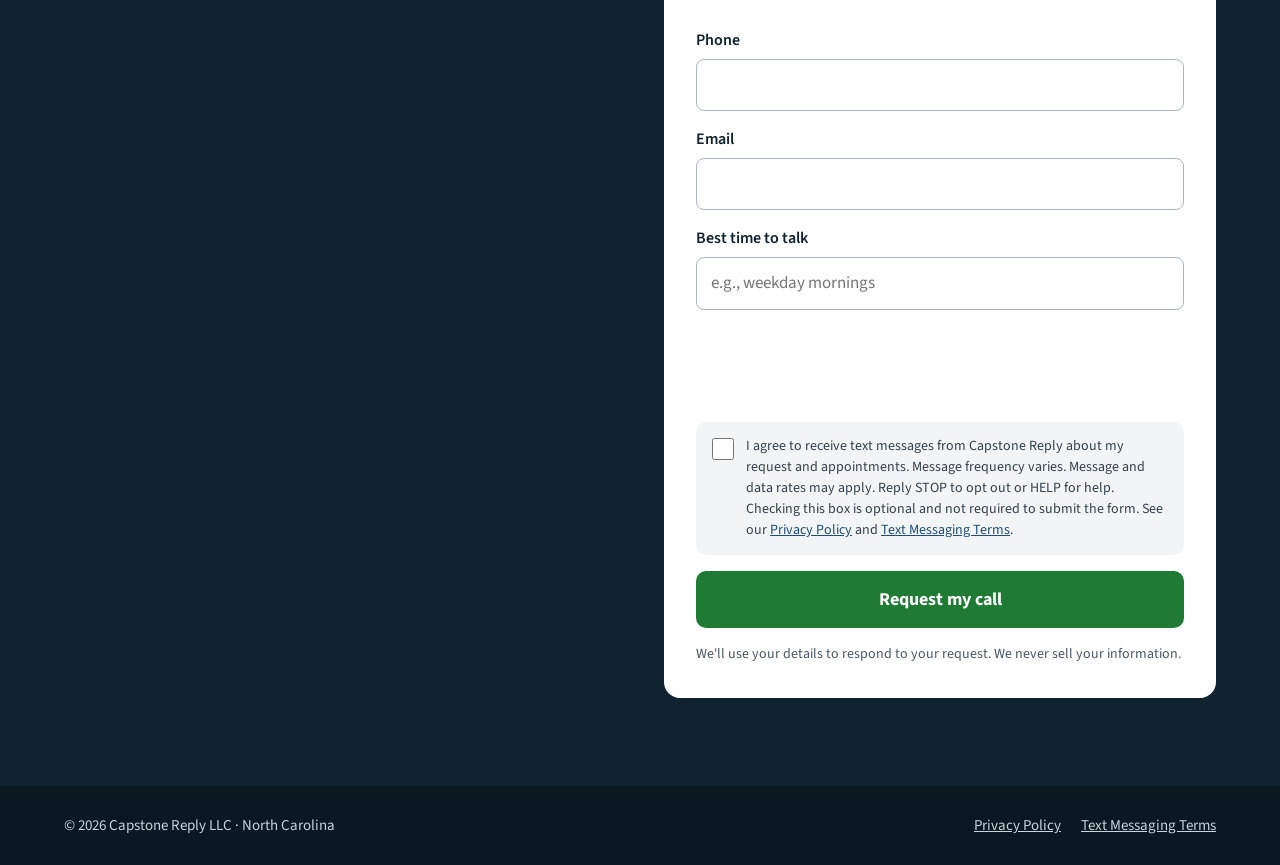
==== commit e89a6559: "Add gated pricing-request form and placeholder pricing reveal page Short form (name, company, phone," ====
--- a/index.html
+++ b/index.html
@@ -196,6 +196,7 @@
 <div class="book-contacts">
 <span>Prefer to call? <a href="tel:+19106360009">(910) 636-0009</a></span>
 <span>Email: <a href="mailto:hello@capstonereply.com">hello@capstonereply.com</a></span>
+<span>Want pricing first? <a href="/pricing.html">See our packages</a></span>
 </div>
 </div>
 <form name="book-a-call" method="POST" data-netlify="true" netlify-honeypot="bot-field" class="book-form" aria-label="Book a call">
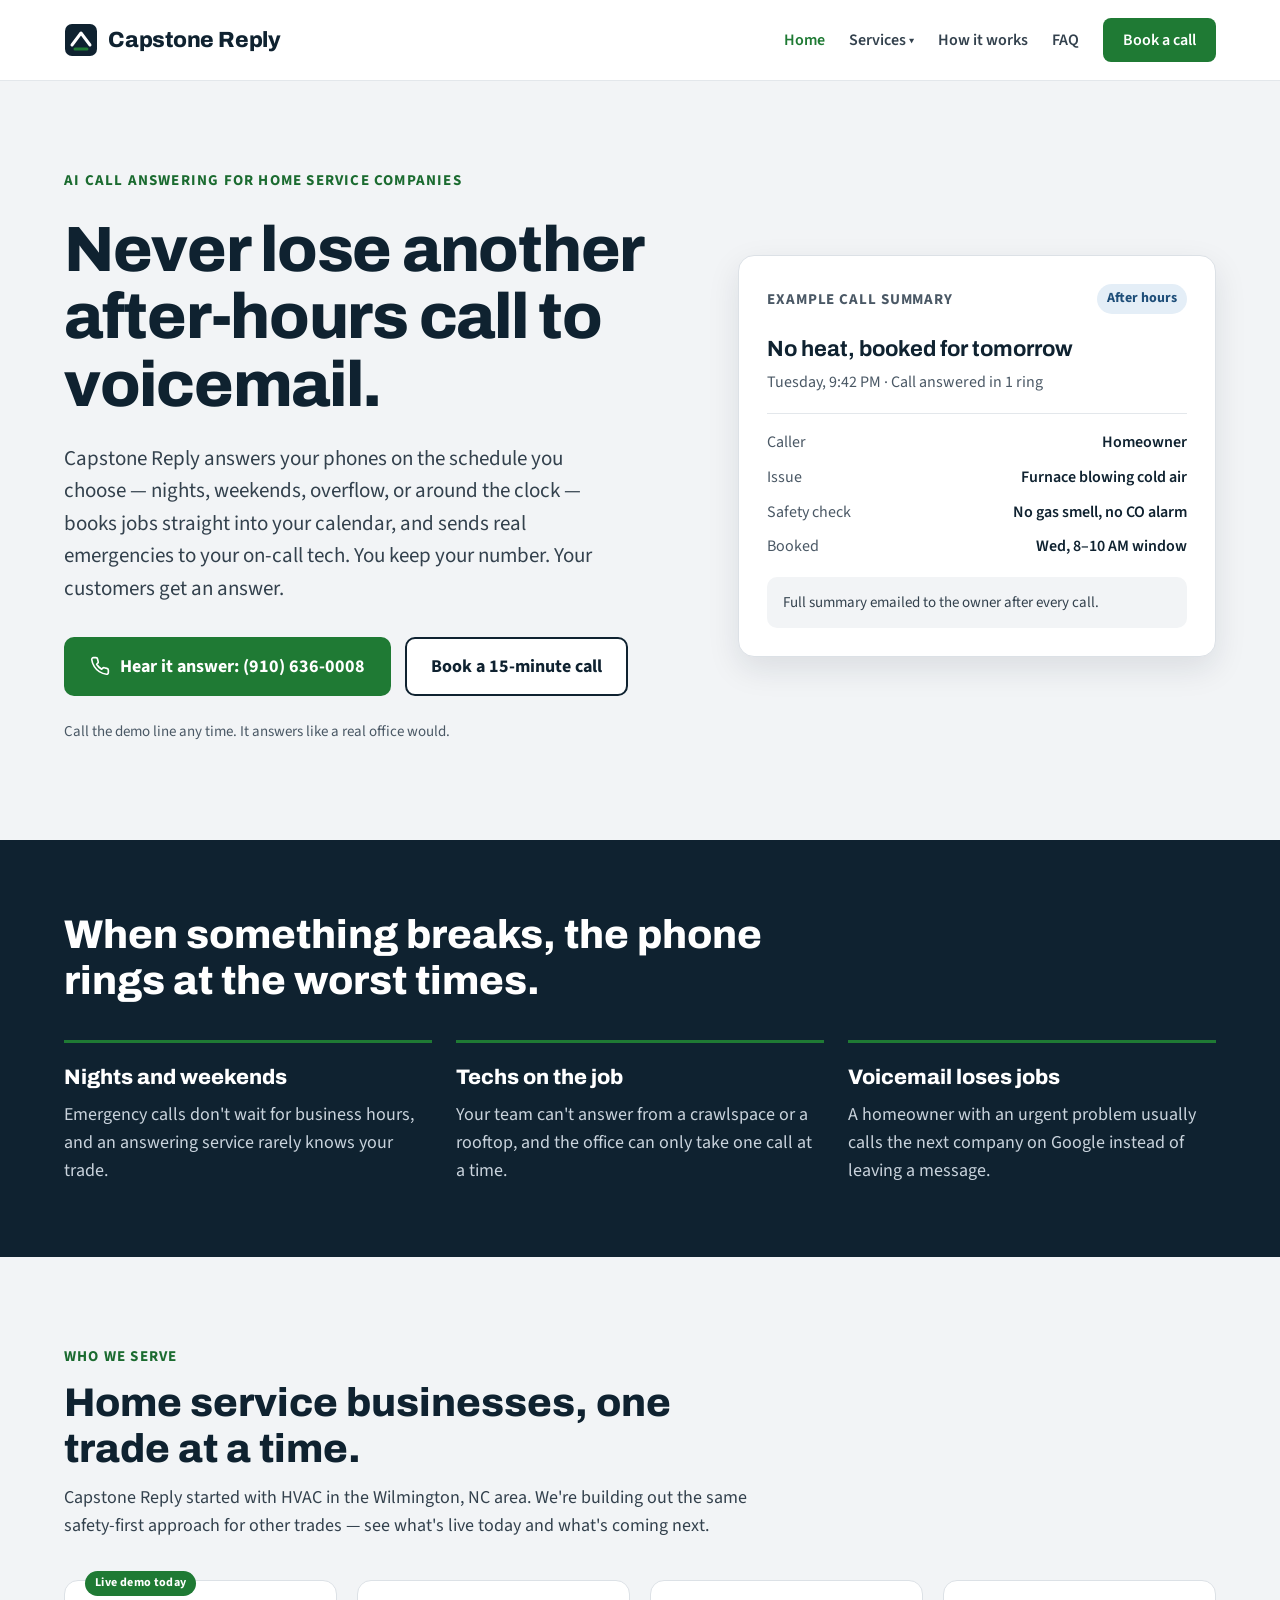
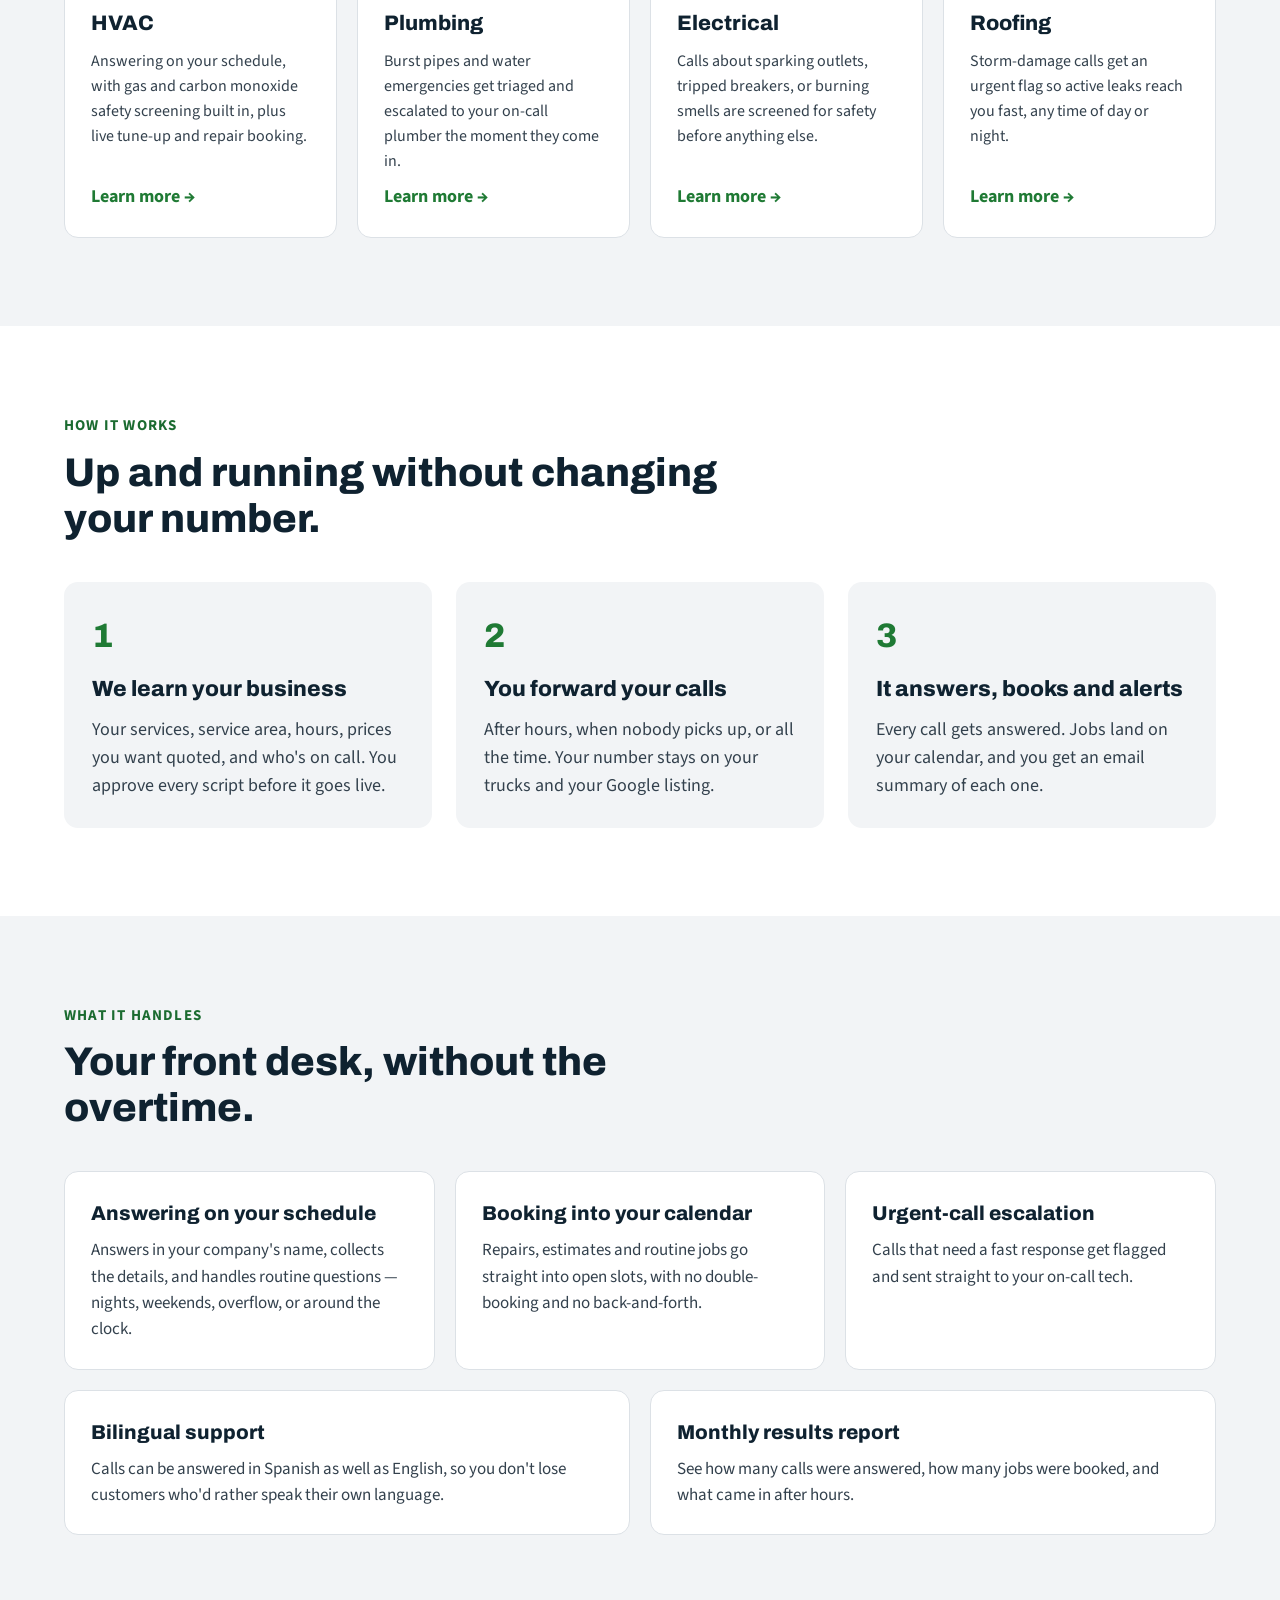
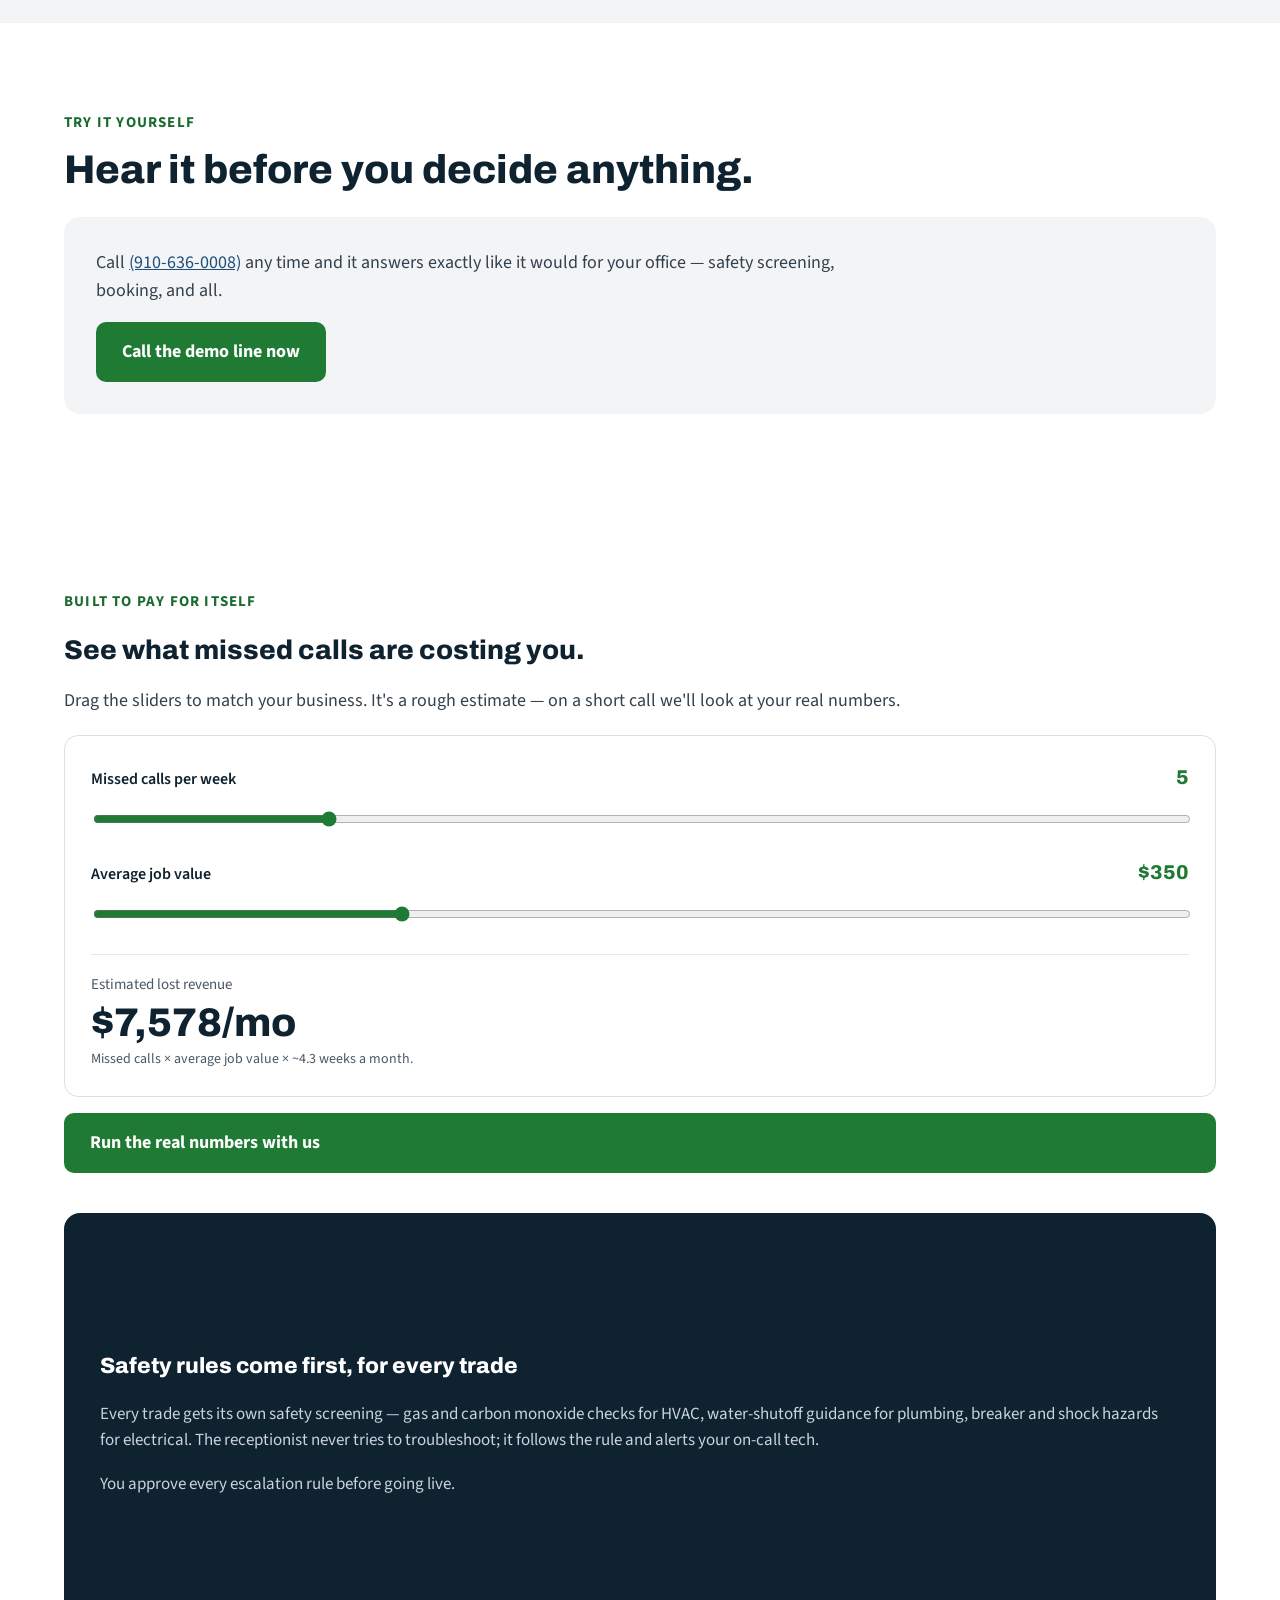
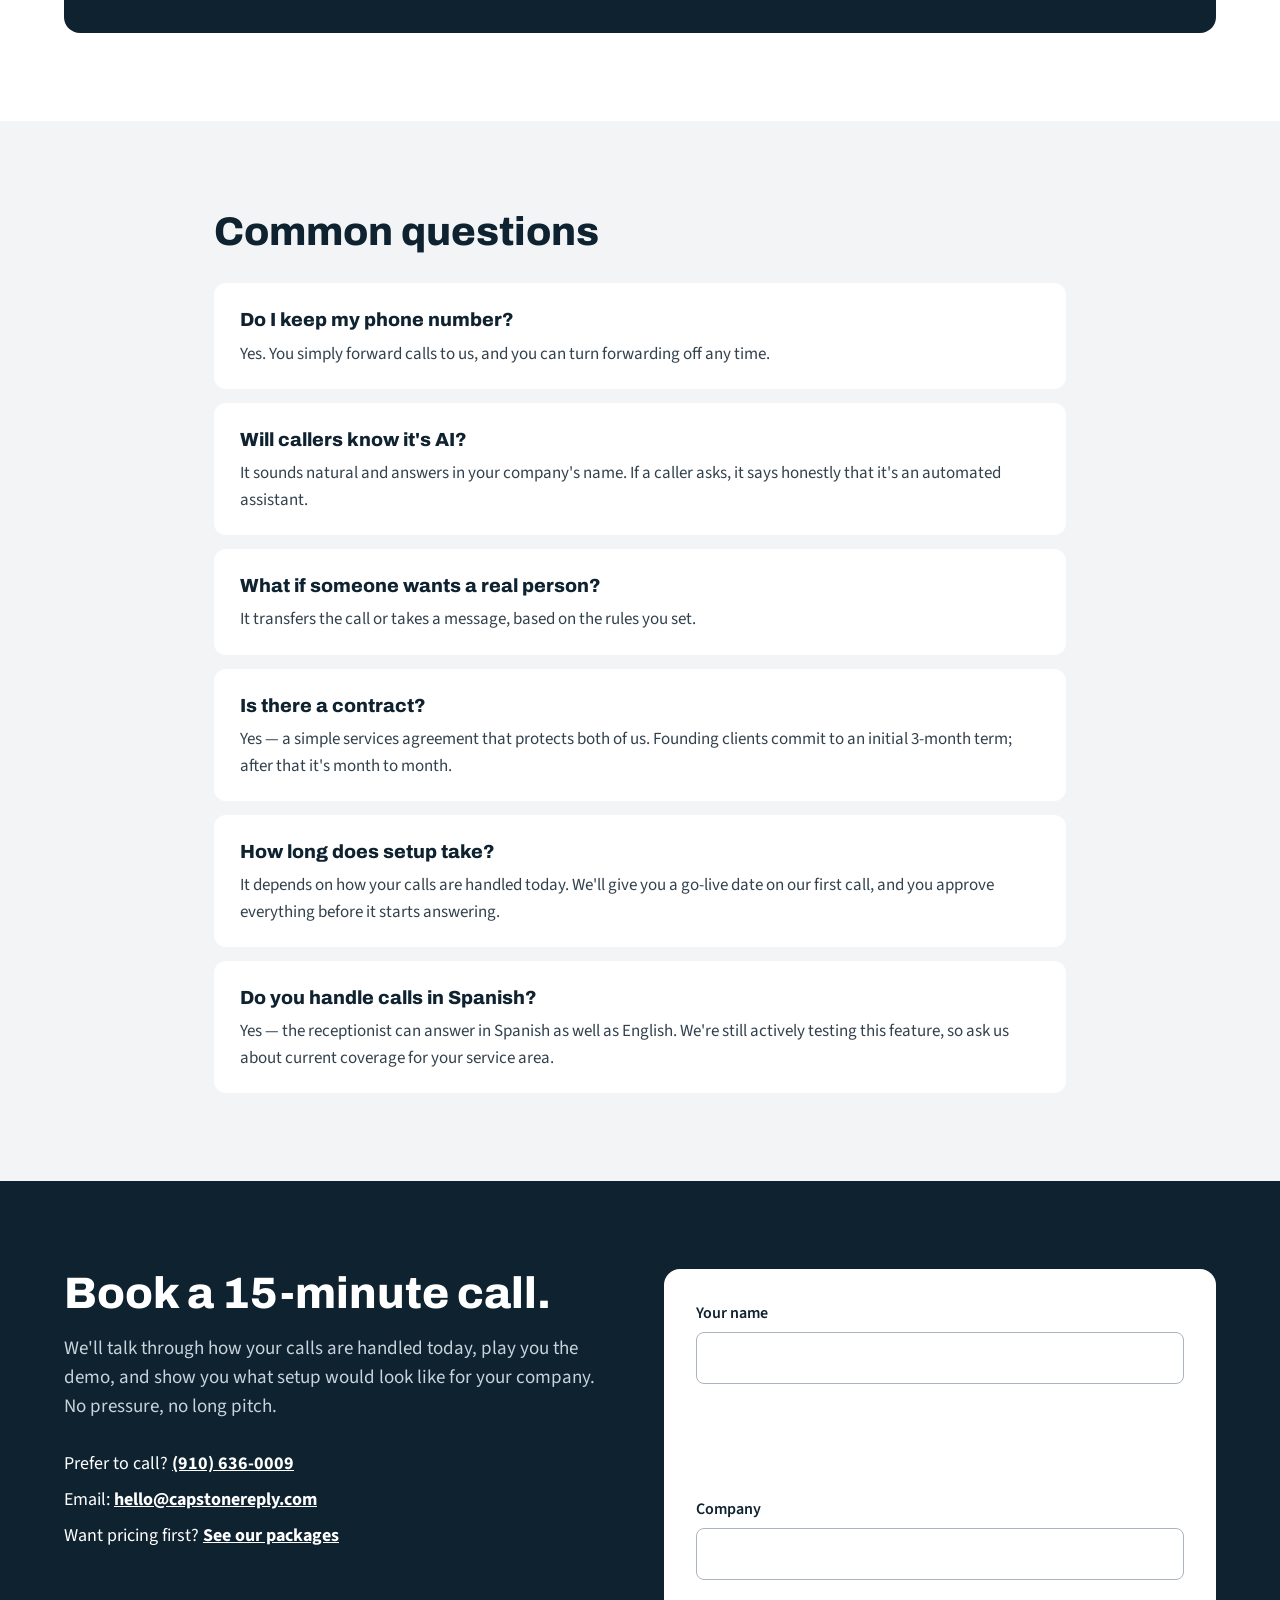
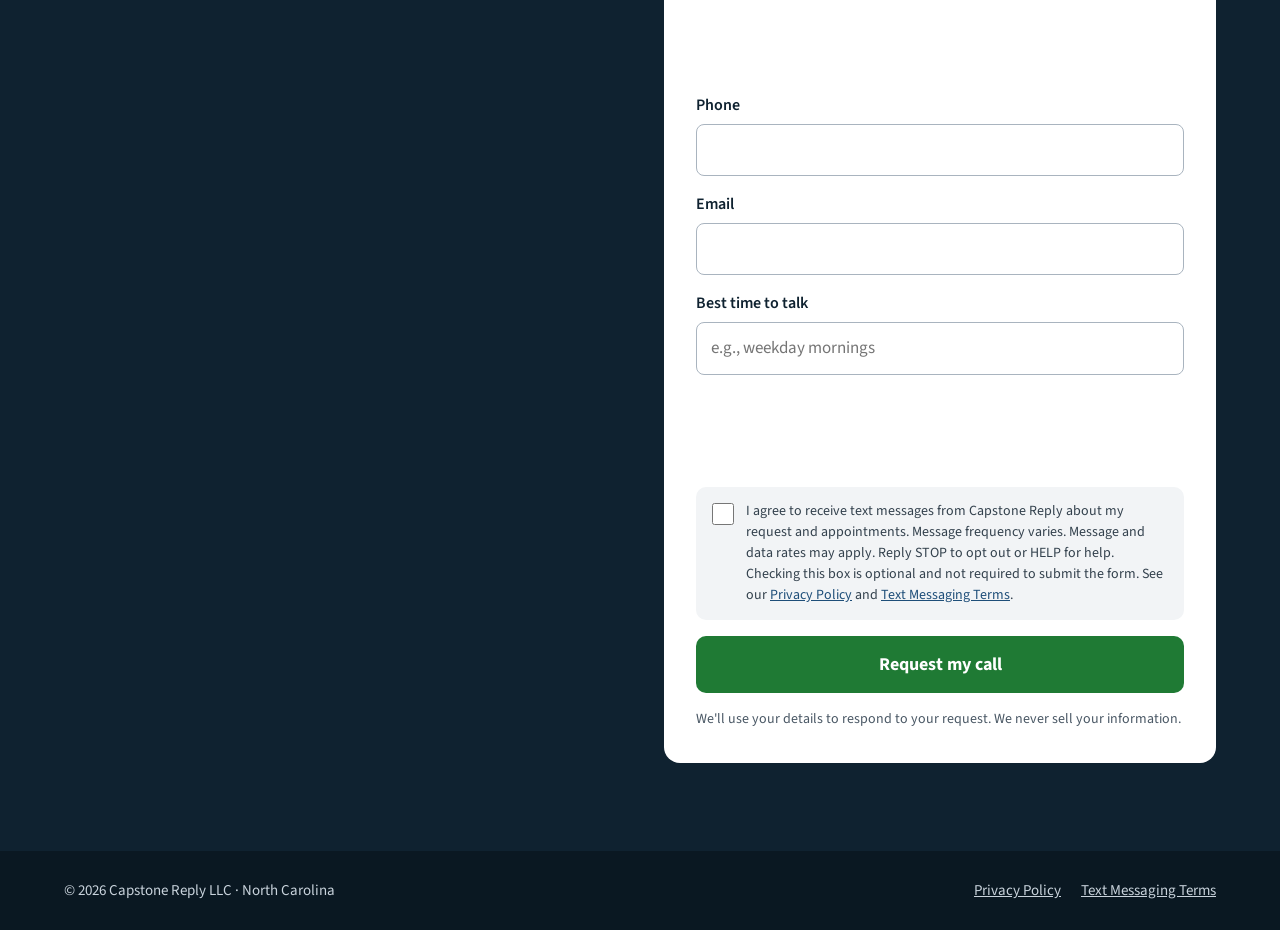
==== commit 91c5e97f: "Fix website copy accuracy and layout across all trade pages - Drop "24/7" overclaim language sitewid" ====
--- a/index.html
+++ b/index.html
@@ -4,7 +4,7 @@
 <meta charset="utf-8">
 <meta name="viewport" content="width=device-width, initial-scale=1">
 <title>Capstone Reply | AI call answering for home service businesses</title>
-<meta name="description" content="24/7 AI call answering, booking, and safety screening for HVAC and other home service businesses in the Wilmington, NC area.">
+<meta name="description" content="AI call answering, booking, and safety screening for HVAC and other home service businesses in the Wilmington, NC area.">
 <link rel="preconnect" href="https://fonts.googleapis.com">
 <link rel="stylesheet" href="https://fonts.googleapis.com/css2?family=Archivo:wght@600;700;800&family=Source+Sans+3:wght@400;600;700&display=swap">
 <link rel="stylesheet" href="/css/style.css">
@@ -39,9 +39,9 @@
 <section id="top" class="hero">
 <div class="wrap hero-row">
 <div class="hero-copy">
-<p class="eyebrow">AI call answering for HVAC and home service companies</p>
+<p class="eyebrow">AI call answering for home service companies</p>
 <h1>Never lose another after-hours call to voicemail.</h1>
-<p class="hero-sub">Capstone Reply answers your phones 24/7, books jobs straight into your calendar, and sends real emergencies to your on-call tech. You keep your number. Your customers get an answer.</p>
+<p class="hero-sub">Capstone Reply answers your phones on the schedule you choose &mdash; nights, weekends, overflow, or around the clock &mdash; books jobs straight into your calendar, and sends real emergencies to your on-call tech. You keep your number. Your customers get an answer.</p>
 <div class="hero-ctas">
 <a href="tel:+19106360008" class="btn btn-primary">
 <svg width="20" height="20" viewBox="0 0 24 24" fill="none" stroke="currentColor" stroke-width="2" stroke-linecap="round" stroke-linejoin="round" aria-hidden="true"><path d="M22 16.9v3a2 2 0 0 1-2.2 2 19.8 19.8 0 0 1-8.6-3.1 19.5 19.5 0 0 1-6-6A19.8 19.8 0 0 1 2.1 4.2 2 2 0 0 1 4.1 2h3a2 2 0 0 1 2 1.7c.1 1 .4 1.9.7 2.8a2 2 0 0 1-.5 2.1L8 9.9a16 16 0 0 0 6 6l1.3-1.3a2 2 0 0 1 2.1-.4c.9.3 1.8.6 2.8.7a2 2 0 0 1 1.7 2z"></path></svg>
@@ -61,12 +61,12 @@
 <span class="call-card-title-sub">Tuesday, 9:42 PM &middot; Call answered in 1 ring</span>
 </div>
 <div class="call-card-rows">
-<div class="call-card-row"><span>Caller</span><span>Homeowner, returning customer</span></div>
+<div class="call-card-row"><span>Caller</span><span>Homeowner</span></div>
 <div class="call-card-row"><span>Issue</span><span>Furnace blowing cold air</span></div>
 <div class="call-card-row"><span>Safety check</span><span>No gas smell, no CO alarm</span></div>
 <div class="call-card-row"><span>Booked</span><span>Wed, 8&ndash;10 AM window</span></div>
 </div>
-<div class="call-card-foot">Summary texted to the owner. Confirmation texted to the customer.</div>
+<div class="call-card-foot">Full summary emailed to the owner after every call.</div>
 </div>
 </div>
 </div>
@@ -91,7 +91,7 @@
 <p class="section-sub">Capstone Reply started with HVAC in the Wilmington, NC area. We're building out the same safety-first approach for other trades &mdash; see what's live today and what's coming next.</p>
 </div>
 <div class="serve-grid">
-<a href="/hvac.html" class="serve-card"><span class="serve-tag">Live demo today</span><h3>HVAC</h3><p>24/7 answering with gas and carbon monoxide safety screening built in, plus live tune-up and repair booking.</p><span class="serve-link">Learn more &rarr;</span></a>
+<a href="/hvac.html" class="serve-card"><span class="serve-tag">Live demo today</span><h3>HVAC</h3><p>Answering on your schedule, with gas and carbon monoxide safety screening built in, plus live tune-up and repair booking.</p><span class="serve-link">Learn more &rarr;</span></a>
 <a href="/plumbing.html" class="serve-card"><h3>Plumbing</h3><p>Burst pipes and water emergencies get triaged and escalated to your on-call plumber the moment they come in.</p><span class="serve-link">Learn more &rarr;</span></a>
 <a href="/electrical.html" class="serve-card"><h3>Electrical</h3><p>Calls about sparking outlets, tripped breakers, or burning smells are screened for safety before anything else.</p><span class="serve-link">Learn more &rarr;</span></a>
 <a href="/roofing.html" class="serve-card"><h3>Roofing</h3><p>Storm-damage calls get an urgent flag so active leaks reach you fast, any time of day or night.</p><span class="serve-link">Learn more &rarr;</span></a>
@@ -108,7 +108,7 @@
 <ol class="steps">
 <li class="step-card"><span class="step-num">1</span><h3>We learn your business</h3><p>Your services, service area, hours, prices you want quoted, and who's on call. You approve every script before it goes live.</p></li>
 <li class="step-card"><span class="step-num">2</span><h3>You forward your calls</h3><p>After hours, when nobody picks up, or all the time. Your number stays on your trucks and your Google listing.</p></li>
-<li class="step-card"><span class="step-num">3</span><h3>It answers, books and alerts</h3><p>Every call gets answered. Jobs land on your calendar, and you get a text summary of each one.</p></li>
+<li class="step-card"><span class="step-num">3</span><h3>It answers, books and alerts</h3><p>Every call gets answered. Jobs land on your calendar, and you get an email summary of each one.</p></li>
 </ol>
 </div>
 </section>
@@ -120,10 +120,9 @@
 <h2>Your front desk, without the overtime.</h2>
 </div>
 <div class="feature-grid">
-<div class="feature-card"><h3>24/7 call answering</h3><p>Answers in your company's name, collects the details, and handles routine questions.</p></div>
-<div class="feature-card"><h3>Booking into your calendar</h3><p>Repairs, estimates and routine jobs go straight into open slots, with a text confirmation to the customer.</p></div>
+<div class="feature-card"><h3>Answering on your schedule</h3><p>Answers in your company's name, collects the details, and handles routine questions &mdash; nights, weekends, overflow, or around the clock.</p></div>
+<div class="feature-card"><h3>Booking into your calendar</h3><p>Repairs, estimates and routine jobs go straight into open slots, with no double-booking and no back-and-forth.</p></div>
 <div class="feature-card"><h3>Urgent-call escalation</h3><p>Calls that need a fast response get flagged and sent straight to your on-call tech.</p></div>
-<div class="feature-card"><h3>Missed-call text-back</h3><p>Anyone who hangs up gets a quick text back, so the job stays with you.</p></div>
 <div class="feature-card"><h3>Bilingual support</h3><p>Calls can be answered in Spanish as well as English, so you don't lose customers who'd rather speak their own language.</p></div>
 <div class="feature-card"><h3>Monthly results report</h3><p>See how many calls were answered, how many jobs were booked, and what came in after hours.</p></div>
 </div>
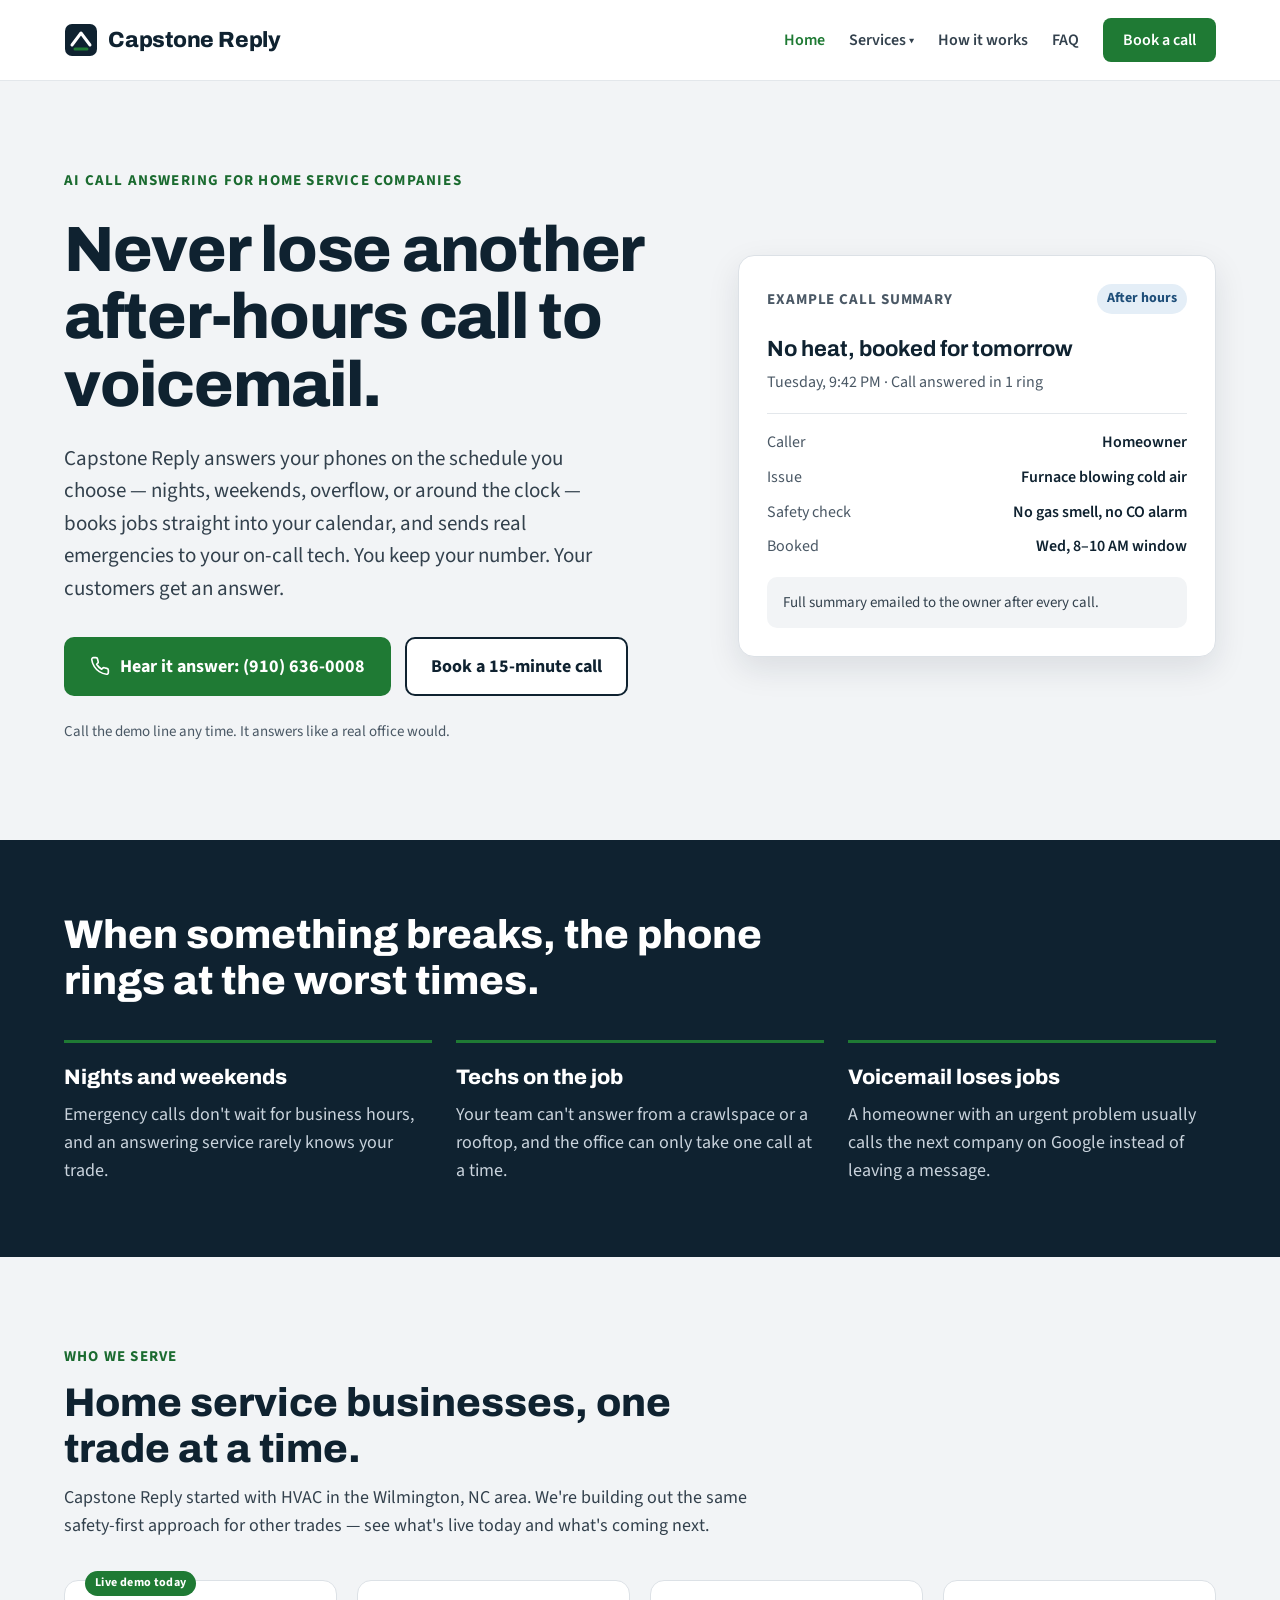
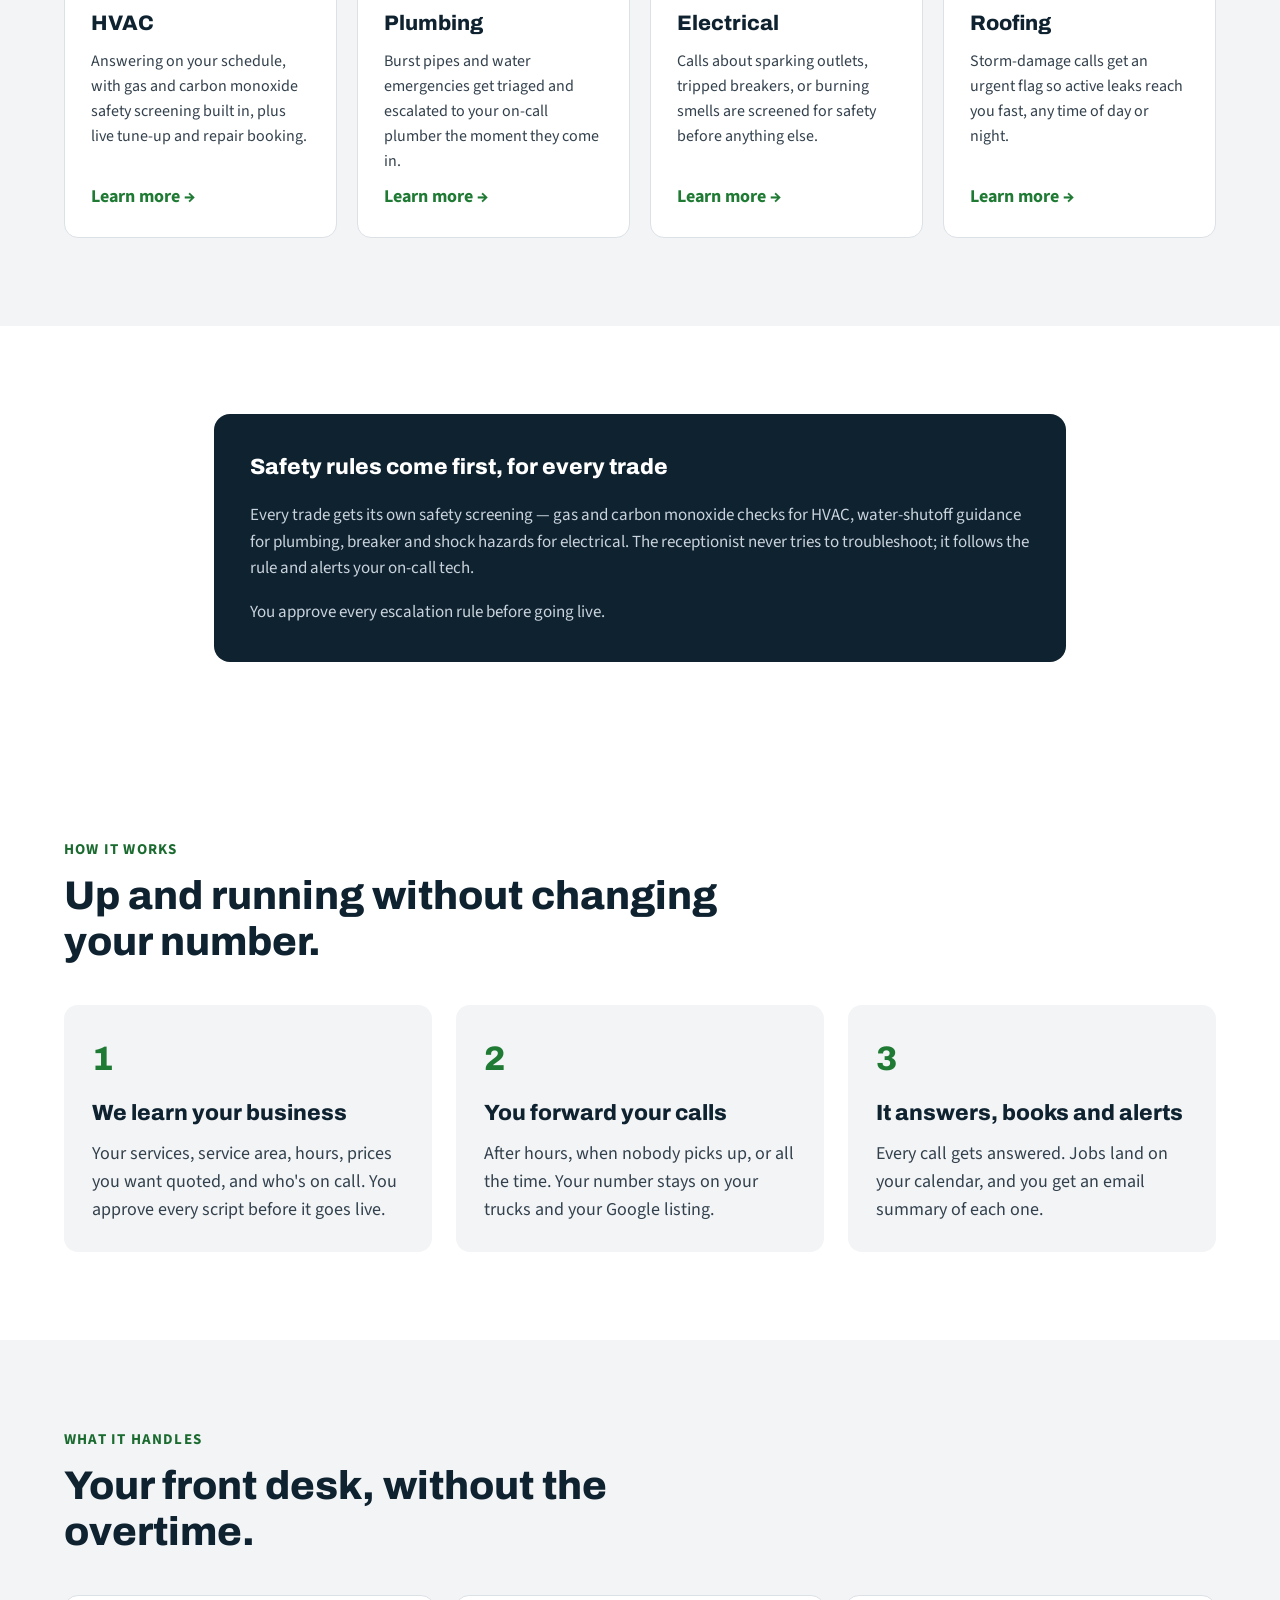
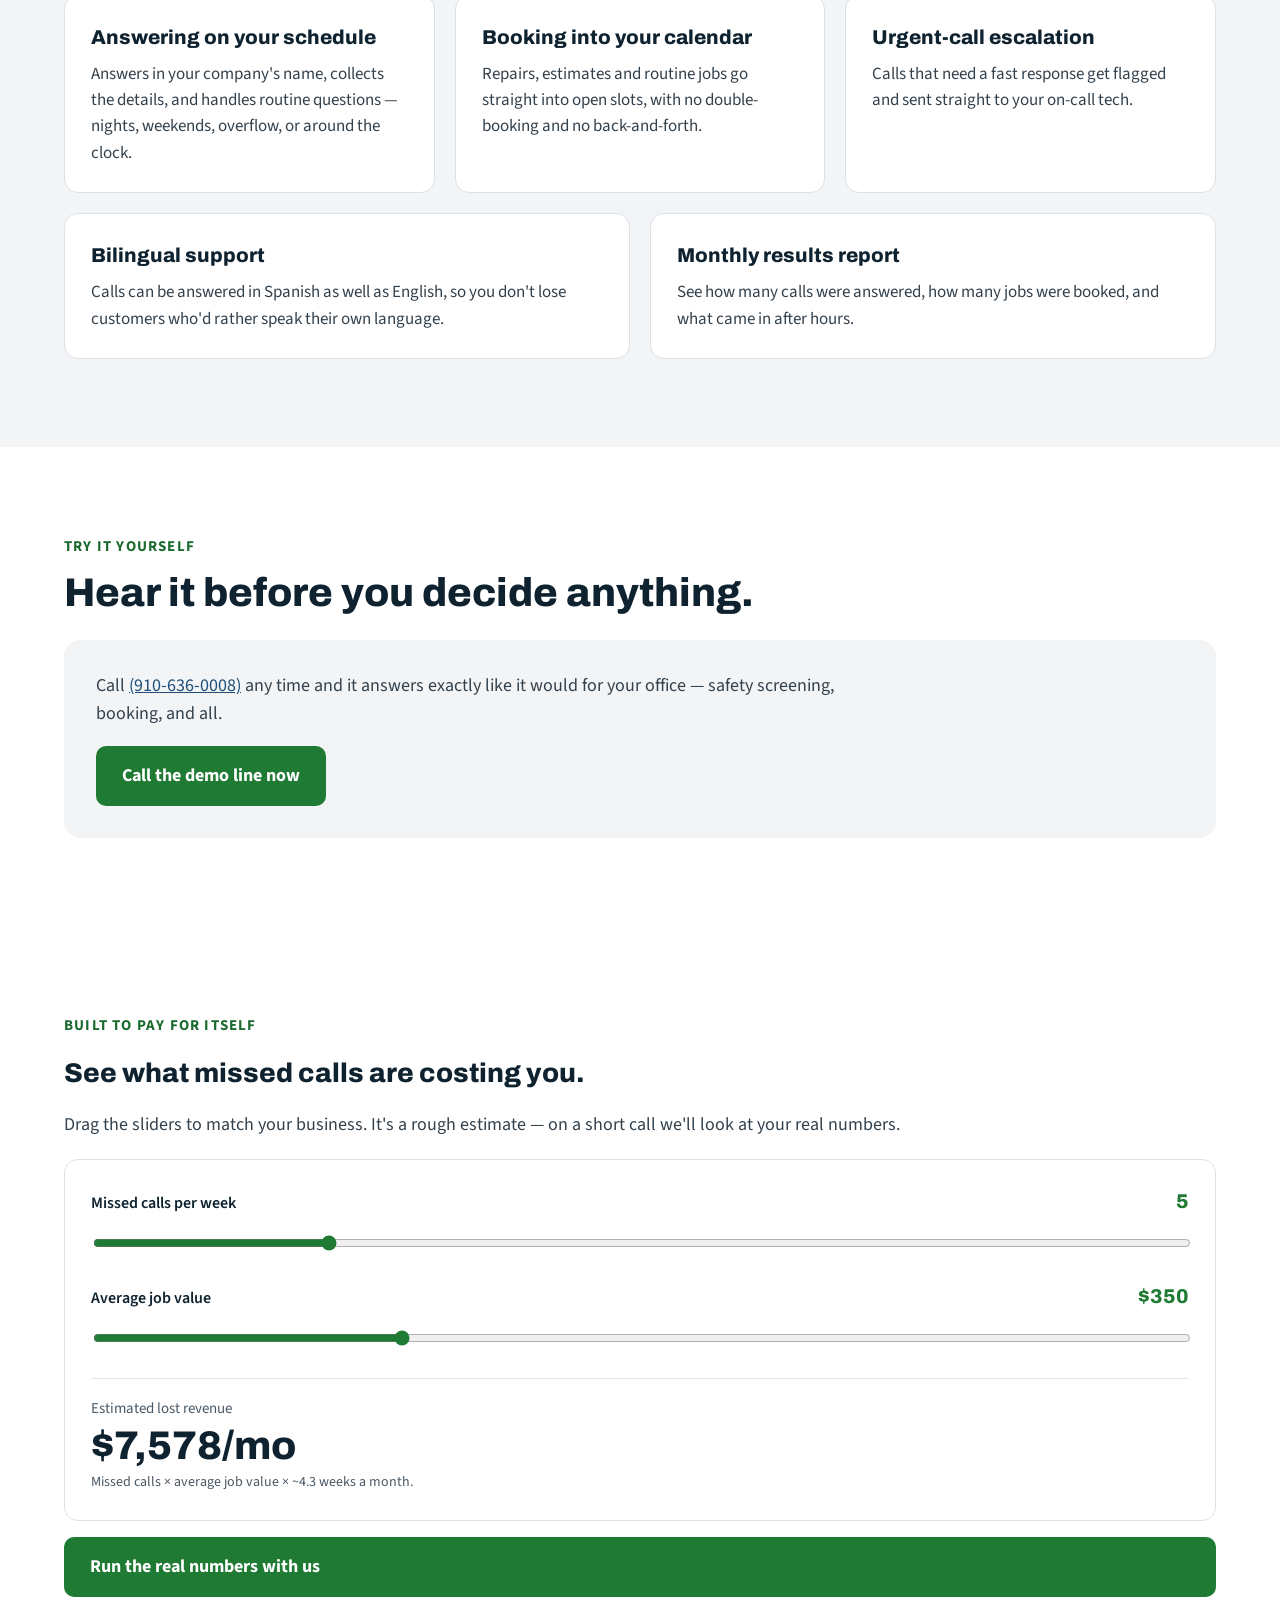
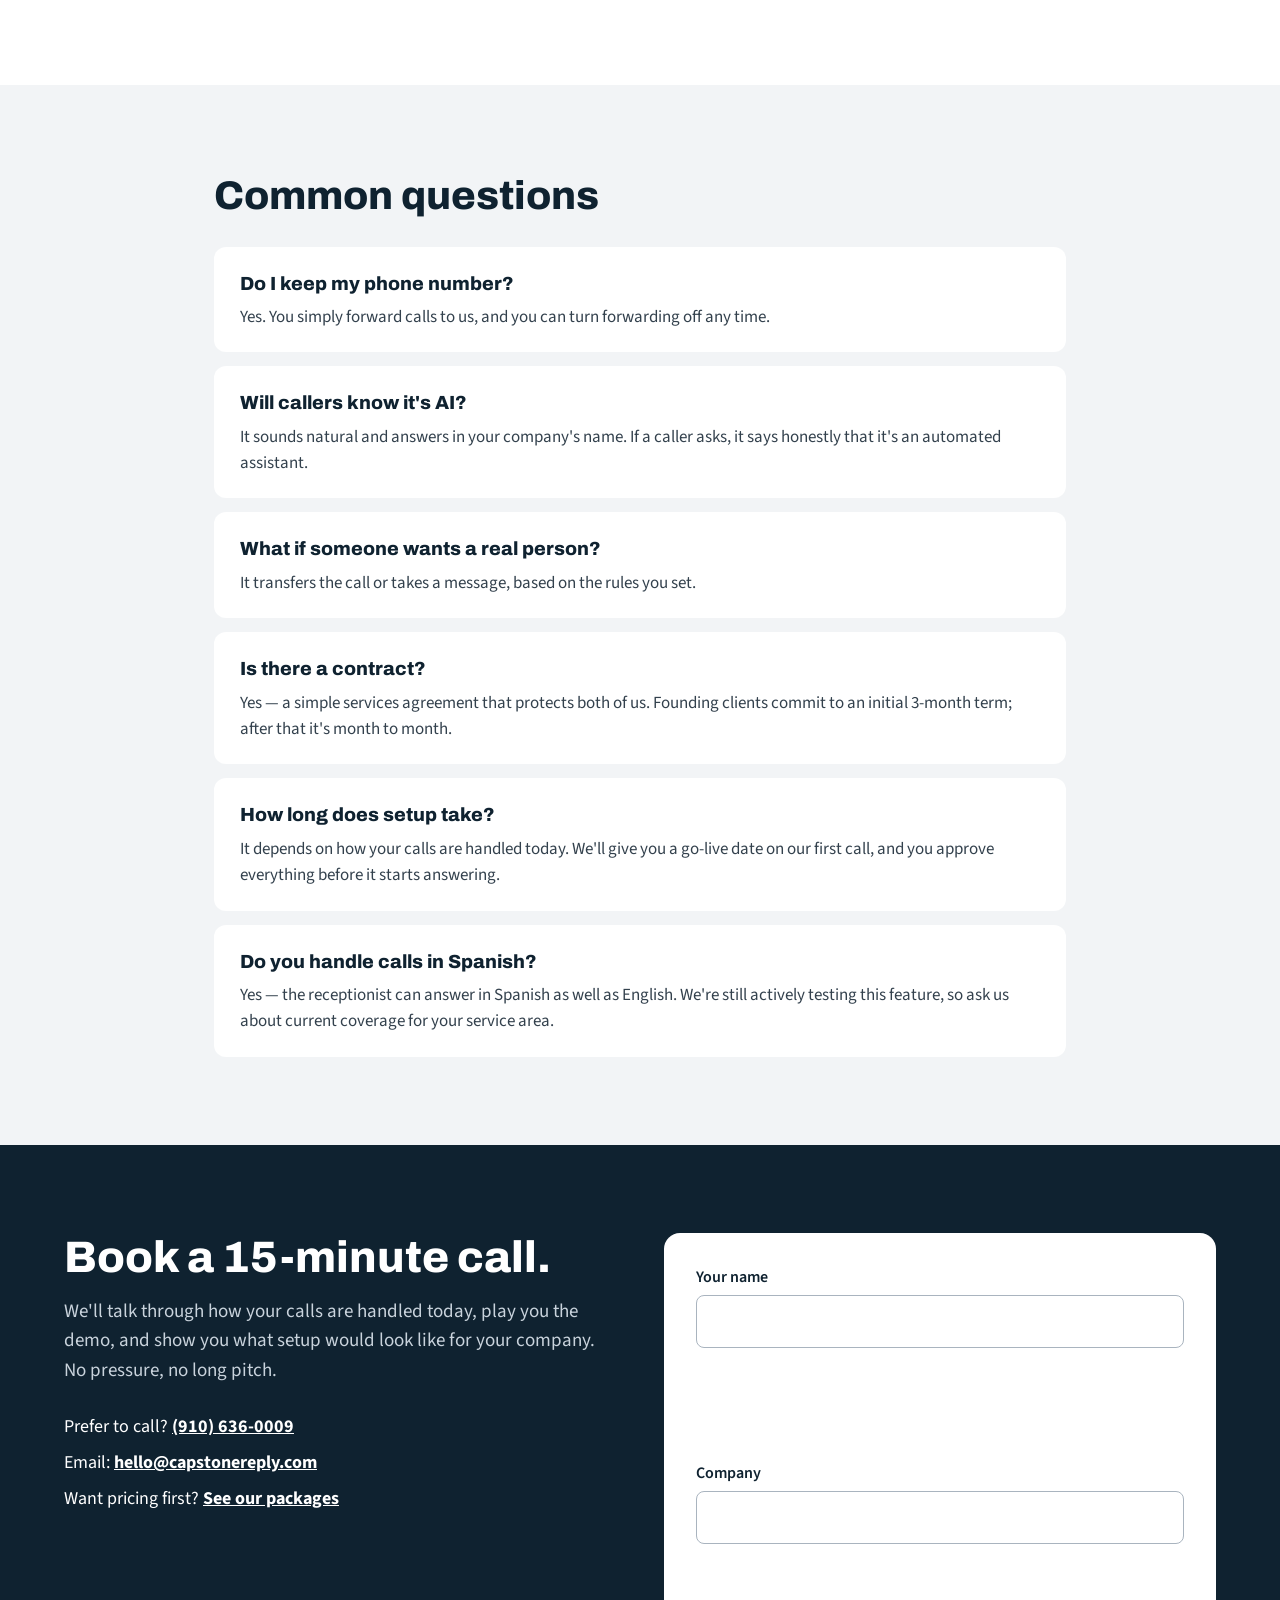
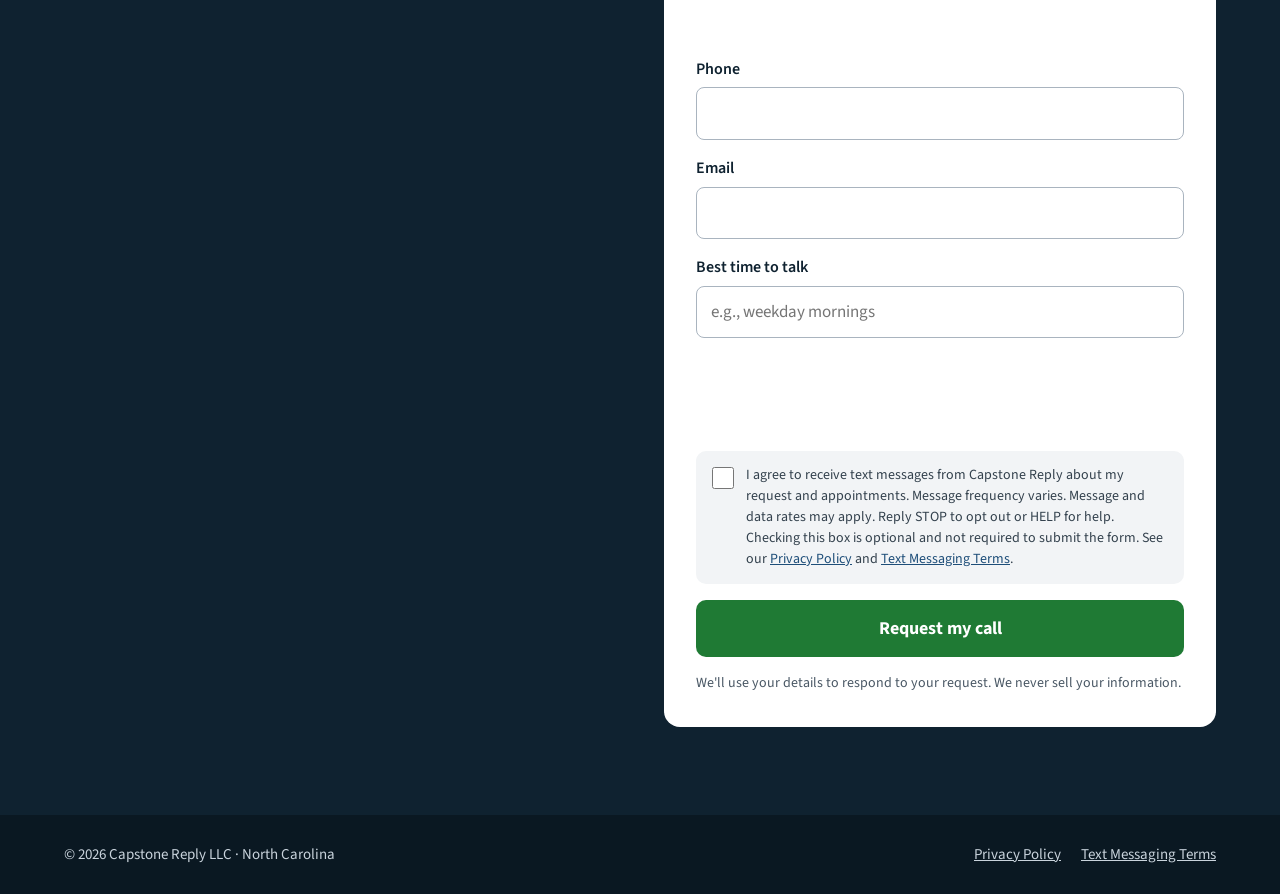
==== commit 90384f3b: "Move homepage safety callout out of calculator row, matching trade pages Same fix already applied to" ====
--- a/index.html
+++ b/index.html
@@ -99,6 +99,16 @@
 </div>
 </section>
 
+<section class="section">
+<div class="wrap-narrow">
+<div class="safety-col">
+<h3>Safety rules come first, for every trade</h3>
+<p>Every trade gets its own safety screening &mdash; gas and carbon monoxide checks for HVAC, water-shutoff guidance for plumbing, breaker and shock hazards for electrical. The receptionist never tries to troubleshoot; it follows the rule and alerts your on-call tech.</p>
+<p>You approve every escalation rule before going live.</p>
+</div>
+</div>
+</section>
+
 <section id="how" class="section">
 <div class="wrap">
 <div class="section-head">
@@ -164,11 +174,6 @@
 </div>
 </div>
 <a href="#book" class="btn btn-primary">Run the real numbers with us</a>
-</div>
-<div class="safety-col">
-<h3>Safety rules come first, for every trade</h3>
-<p>Every trade gets its own safety screening &mdash; gas and carbon monoxide checks for HVAC, water-shutoff guidance for plumbing, breaker and shock hazards for electrical. The receptionist never tries to troubleshoot; it follows the rule and alerts your on-call tech.</p>
-<p>You approve every escalation rule before going live.</p>
 </div>
 </div>
 </section>
